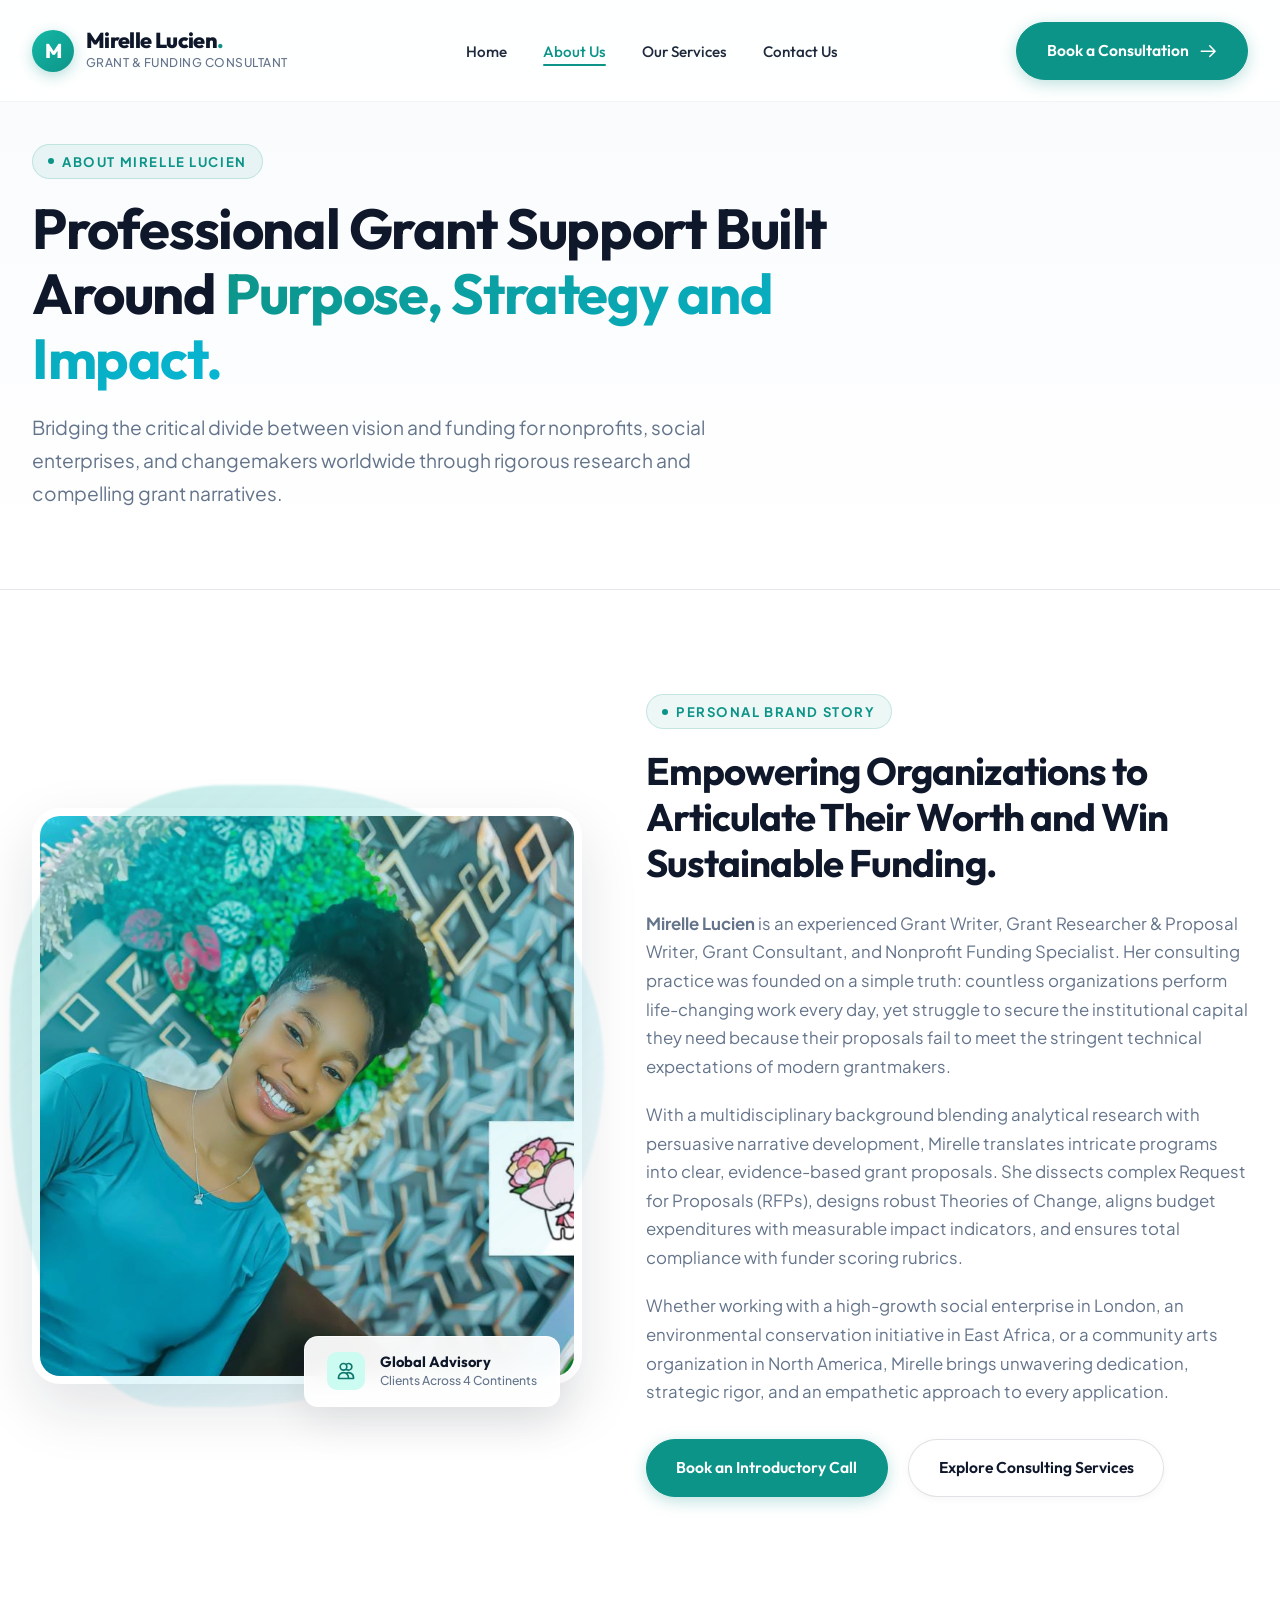
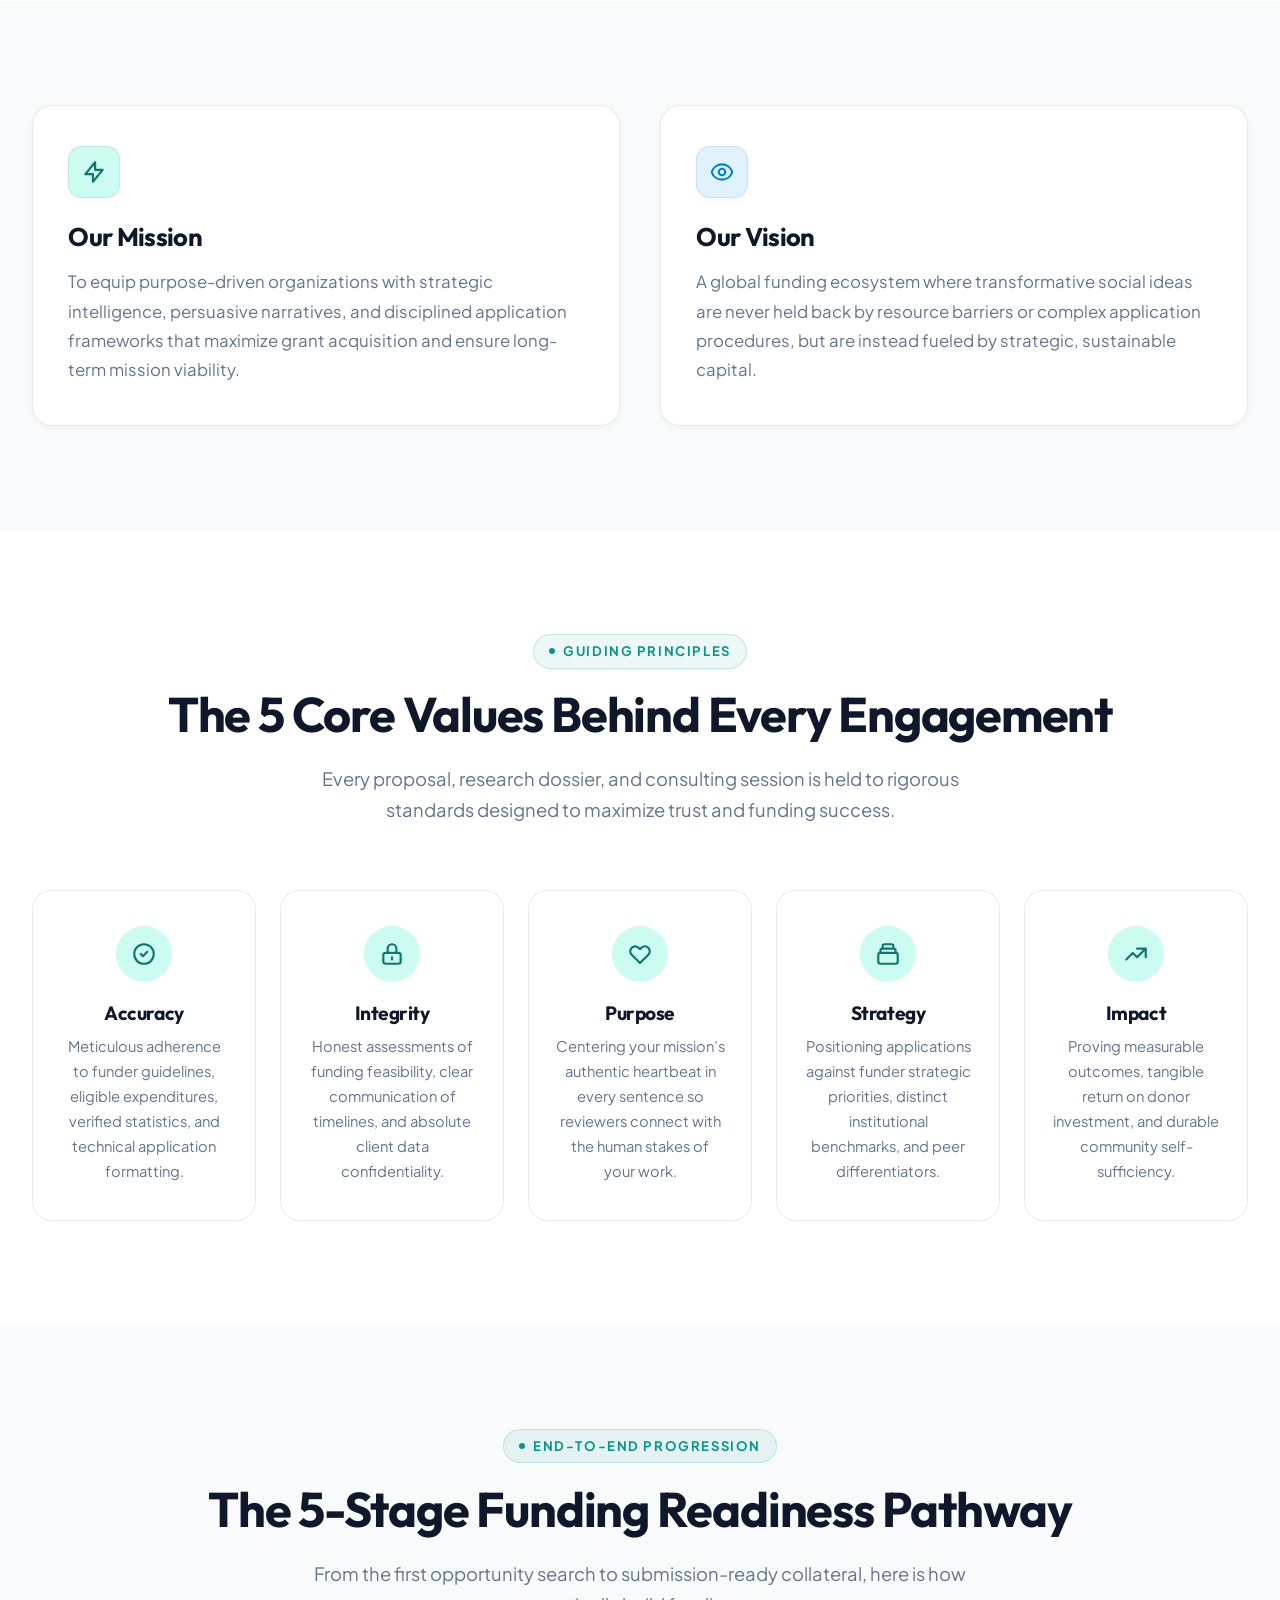
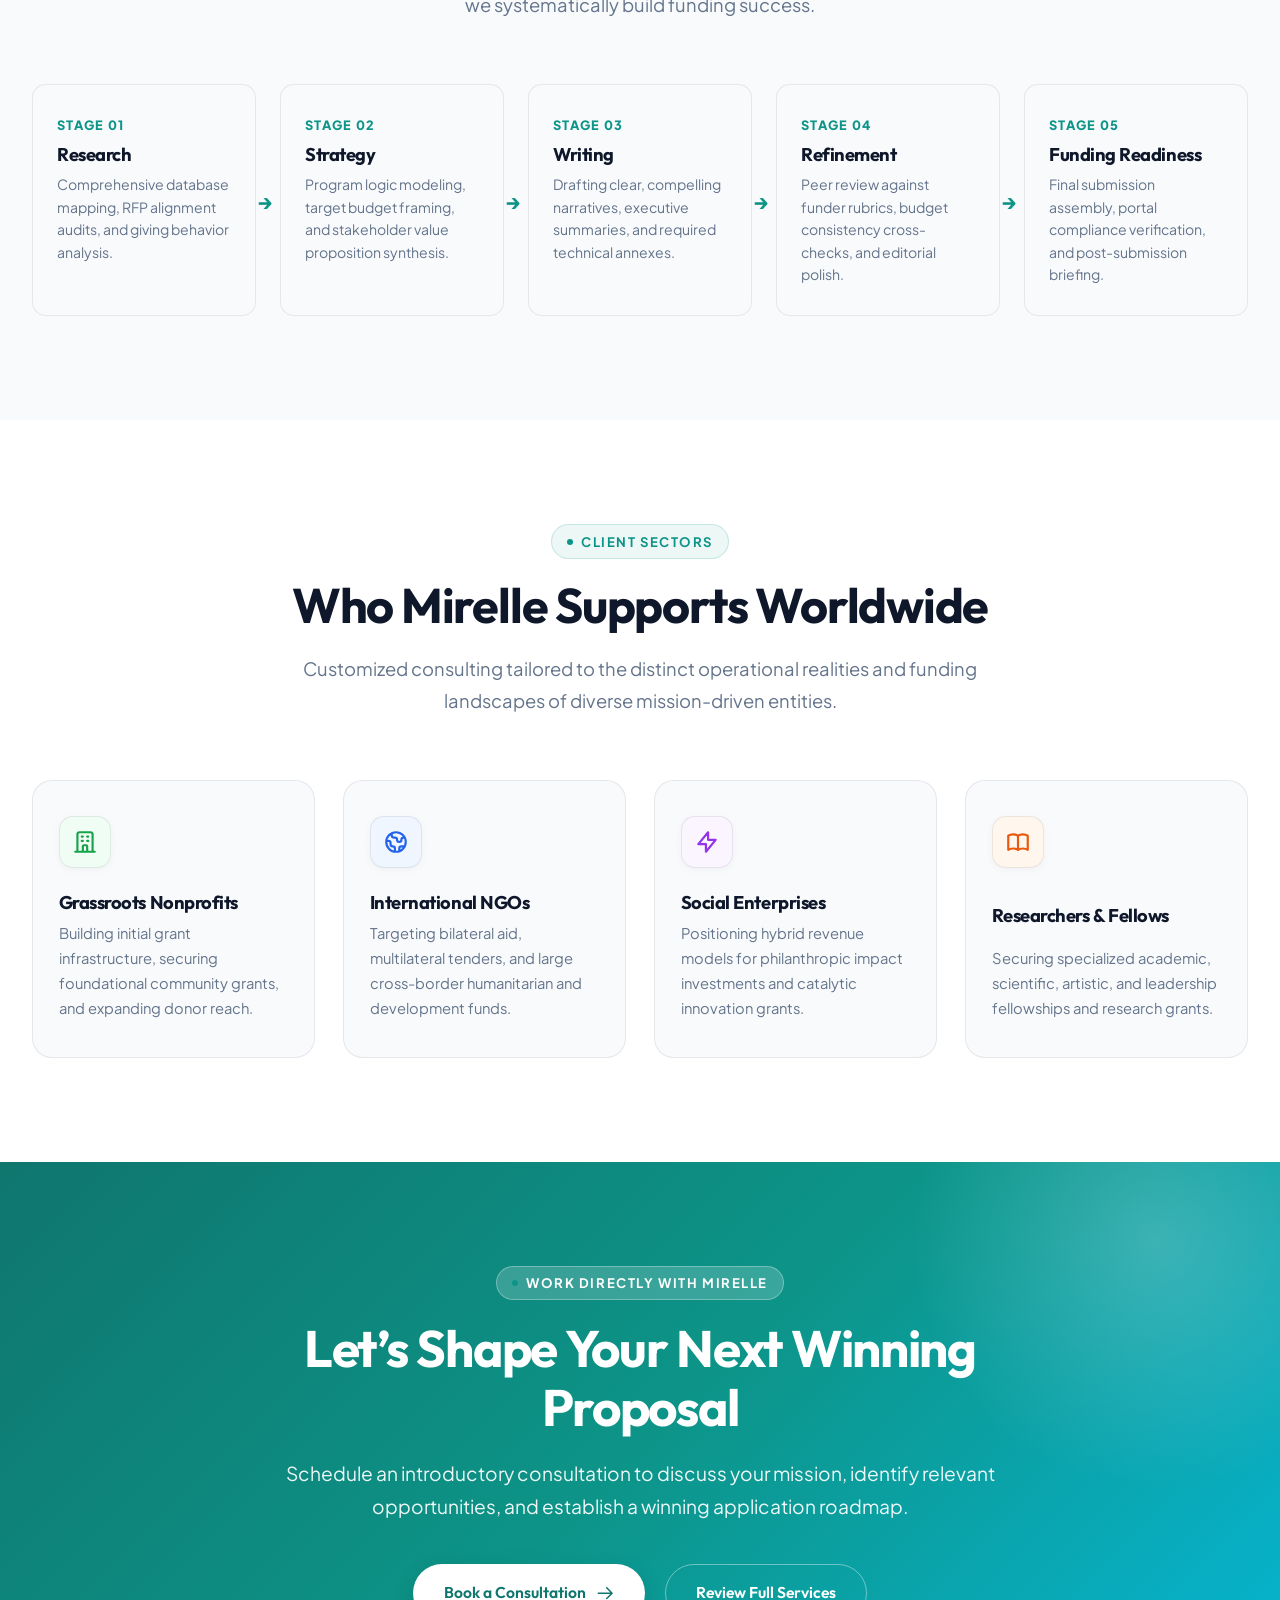
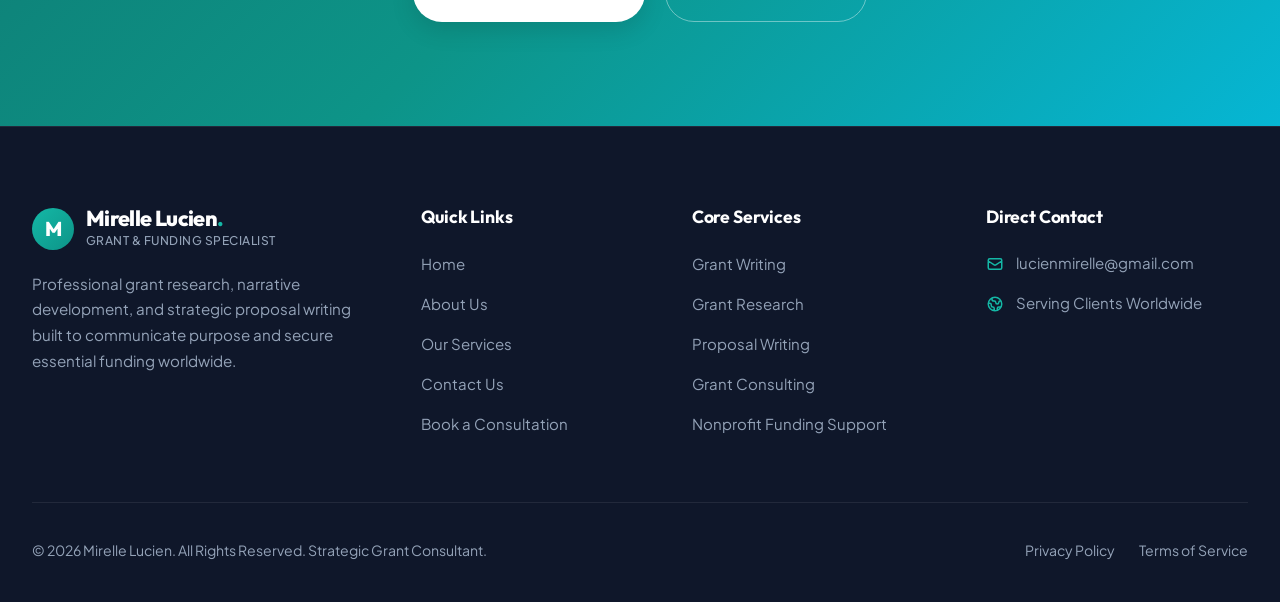
==== about.html @ ede74841 "Initial commit: Mirelle Lucien personal grant consulting website" ====
<!DOCTYPE html>
<html lang="en">
<head>
  <meta charset="UTF-8">
  <meta name="viewport" content="width=device-width, initial-scale=1.0">
  <title>About Mirelle Lucien — Purpose, Strategy and Funding Impact</title>
  <meta name="description" content="Discover the background, mission, core values, and strategic methodology of Mirelle Lucien, Grant Writer and Nonprofit Funding Specialist.">
  <link rel="stylesheet" href="styles.css">
  <link rel="icon" href="data:image/svg+xml,<svg xmlns=%22http://www.w3.org/2000/svg%22 viewBox=%220 0 100 100%22><text y=%22.9em%22 font-size=%2290%22>✨</text></svg>">
</head>
<body>

  <!-- ==========================================================================
       GLOBAL STICKY HEADER
       ========================================================================== -->
  <header class="site-header" id="siteHeader">
    <div class="container nav-container">
      <a href="index.html" class="brand-logo" aria-label="Mirelle Lucien Home">
        <div class="logo-badge">M</div>
        <div class="brand-text-wrap">
          <span class="brand-name">Mirelle Lucien<span>.</span></span>
          <span class="brand-sub">Grant & Funding Consultant</span>
        </div>
      </a>

      <nav aria-label="Primary Navigation">
        <ul class="nav-links">
          <li><a href="index.html" class="nav-link">Home</a></li>
          <li><a href="about.html" class="nav-link active">About Us</a></li>
          <li><a href="services.html" class="nav-link">Our Services</a></li>
          <li><a href="contact.html" class="nav-link">Contact Us</a></li>
        </ul>
      </nav>

      <div class="nav-actions">
        <a href="contact.html?service=consultation" class="btn btn-primary">
          <span>Book a Consultation</span>
          <svg class="btn-icon" fill="none" viewBox="0 0 24 24" stroke="currentColor">
            <path stroke-linecap="round" stroke-linejoin="round" stroke-width="2" d="M14 5l7 7m0 0l-7 7m7-7H3" />
          </svg>
        </a>

        <button class="mobile-nav-toggle" aria-label="Toggle navigation menu" aria-expanded="false">
          <span class="hamburger-bar"></span>
          <span class="hamburger-bar"></span>
          <span class="hamburger-bar"></span>
        </button>
      </div>
    </div>
  </header>

  <!-- Mobile Drawer Overlay -->
  <div class="mobile-drawer-overlay"></div>
  <aside class="mobile-drawer" aria-label="Mobile Navigation">
    <div class="drawer-header" style="display: flex; justify-content: space-between; align-items: center;">
      <a href="index.html" class="brand-logo">
        <div class="logo-badge">M</div>
        <div class="brand-text-wrap">
          <span class="brand-name">Mirelle Lucien<span>.</span></span>
          <span class="brand-sub">Grant Consultant</span>
        </div>
      </a>
      <button class="mobile-drawer-close" aria-label="Close menu" style="background: none; border: none; font-size: 1.8rem; cursor: pointer; color: var(--text-charcoal);">&times;</button>
    </div>

    <ul class="mobile-nav-links">
      <li><a href="index.html" class="mobile-nav-link">Home</a></li>
      <li><a href="about.html" class="mobile-nav-link active">About Us</a></li>
      <li><a href="services.html" class="mobile-nav-link">Our Services</a></li>
      <li><a href="contact.html" class="mobile-nav-link">Contact Us</a></li>
    </ul>

    <div class="drawer-footer" style="display: flex; flex-direction: column; gap: 1rem;">
      <a href="contact.html?service=consultation" class="btn btn-primary" style="width: 100%;">Book a Consultation</a>
      <p style="font-size: 0.85rem; color: var(--text-muted); text-align: center;">Serving Clients Worldwide</p>
    </div>
  </aside>

  <!-- ==========================================================================
       ABOUT HERO
       ========================================================================== -->
  <section class="page-hero">
    <div class="container">
      <div style="max-width: 820px;">
        <div class="section-tagline">About Mirelle Lucien</div>
        <h1 class="section-title" style="font-size: clamp(2.5rem, 4.4vw, 3.8rem);">
          Professional Grant Support Built Around <span style="background: linear-gradient(135deg, var(--primary-teal) 0%, var(--primary-cyan) 100%); -webkit-background-clip: text; -webkit-text-fill-color: transparent;">Purpose, Strategy and Impact.</span>
        </h1>
        <p class="section-desc" style="font-size: 1.2rem;">
          Bridging the critical divide between vision and funding for nonprofits, social enterprises, and changemakers worldwide through rigorous research and compelling grant narratives.
        </p>
      </div>
    </div>
  </section>

  <!-- ==========================================================================
       EDITORIAL BIOGRAPHY & PORTRAIT SPOTLIGHT
       ========================================================================== -->
  <section class="section-py" style="background: #FFFFFF;">
    <div class="container">
      <div class="about-editorial-grid">
        <!-- Portrait Column -->
        <div class="about-portrait-card" data-reveal>
          <div class="visual-backdrop-shape" style="top: -4%; right: -4%; width: 108%; height: 108%;"></div>
          <div class="about-portrait-frame">
            <img src="assets/images/mirelle-portrait.jpg" alt="Mirelle Lucien — Strategic Grant Consultant" class="about-img">
          </div>
          <!-- Editorial Floating Stat -->
          <div class="hero-floating-badge-bottom" style="right: 4%; bottom: -4%;">
            <div class="badge-icon-wrap">
              <svg fill="none" viewBox="0 0 24 24" stroke="currentColor">
                <path stroke-linecap="round" stroke-linejoin="round" stroke-width="2" d="M12 4.354a4 4 0 110 5.292M15 21H3v-1a6 6 0 0112 0v1zm0 0h6v-1a6 6 0 00-9-5.197M13 7a4 4 0 11-8 0 4 4 0 018 0z" />
              </svg>
            </div>
            <div>
              <div class="badge-text-primary">Global Advisory</div>
              <div class="badge-text-sub">Clients Across 4 Continents</div>
            </div>
          </div>
        </div>

        <!-- Story Column -->
        <div data-reveal>
          <div class="section-tagline">Personal Brand Story</div>
          <h2 style="font-size: clamp(2rem, 3vw, 2.75rem); margin-bottom: 1.5rem; line-height: 1.2;">
            Empowering Organizations to Articulate Their Worth and Win Sustainable Funding.
          </h2>
          <p style="margin-bottom: 1.25rem;">
            <strong>Mirelle Lucien</strong> is an experienced Grant Writer, Grant Researcher & Proposal Writer, Grant Consultant, and Nonprofit Funding Specialist. Her consulting practice was founded on a simple truth: countless organizations perform life-changing work every day, yet struggle to secure the institutional capital they need because their proposals fail to meet the stringent technical expectations of modern grantmakers.
          </p>
          <p style="margin-bottom: 1.25rem;">
            With a multidisciplinary background blending analytical research with persuasive narrative development, Mirelle translates intricate programs into clear, evidence-based grant proposals. She dissects complex Request for Proposals (RFPs), designs robust Theories of Change, aligns budget expenditures with measurable impact indicators, and ensures total compliance with funder scoring rubrics.
          </p>
          <p style="margin-bottom: 2rem;">
            Whether working with a high-growth social enterprise in London, an environmental conservation initiative in East Africa, or a community arts organization in North America, Mirelle brings unwavering dedication, strategic rigor, and an empathetic approach to every application.
          </p>

          <div style="display: flex; gap: 1.25rem; flex-wrap: wrap;">
            <a href="contact.html?service=consultation" class="btn btn-primary">Book an Introductory Call</a>
            <a href="services.html" class="btn btn-secondary">Explore Consulting Services</a>
          </div>
        </div>
      </div>
    </div>
  </section>

  <!-- ==========================================================================
       MISSION & VISION CARDS
       ========================================================================== -->
  <section class="section-py" style="background: var(--bg-surface);">
    <div class="container">
      <div style="display: grid; grid-template-columns: repeat(auto-fit, minmax(320px, 1fr)); gap: 2.5rem;">
        <!-- Mission Card -->
        <div class="service-card-deep" data-reveal style="background: #FFFFFF;">
          <div class="pillar-icon-box" style="background: var(--primary-teal-pale); color: var(--primary-teal-dark);">
            <svg fill="none" viewBox="0 0 24 24" stroke="currentColor">
              <path stroke-linecap="round" stroke-linejoin="round" stroke-width="2" d="M13 10V3L4 14h7v7l9-11h-7z" />
            </svg>
          </div>
          <h3 style="font-size: 1.6rem; margin-bottom: 1rem;">Our Mission</h3>
          <p style="font-size: 1.05rem; line-height: 1.75; color: var(--text-muted);">
            To equip purpose-driven organizations with strategic intelligence, persuasive narratives, and disciplined application frameworks that maximize grant acquisition and ensure long-term mission viability.
          </p>
        </div>

        <!-- Vision Card -->
        <div class="service-card-deep" data-reveal style="background: #FFFFFF;">
          <div class="pillar-icon-box" style="background: #E0F2FE; color: #0284C7;">
            <svg fill="none" viewBox="0 0 24 24" stroke="currentColor">
              <path stroke-linecap="round" stroke-linejoin="round" stroke-width="2" d="M15 12a3 3 0 11-6 0 3 3 0 016 0z" />
              <path stroke-linecap="round" stroke-linejoin="round" stroke-width="2" d="M2.458 12C3.732 7.943 7.523 5 12 5c4.478 0 8.268 2.943 9.542 7-1.274 4.057-5.064 7-9.542 7-4.477 0-8.268-2.943-9.542-7z" />
            </svg>
          </div>
          <h3 style="font-size: 1.6rem; margin-bottom: 1rem;">Our Vision</h3>
          <p style="font-size: 1.05rem; line-height: 1.75; color: var(--text-muted);">
            A global funding ecosystem where transformative social ideas are never held back by resource barriers or complex application procedures, but are instead fueled by strategic, sustainable capital.
          </p>
        </div>
      </div>
    </div>
  </section>

  <!-- ==========================================================================
       5 CORE VALUES SECTION
       ========================================================================== -->
  <section class="section-py" style="background: #FFFFFF;">
    <div class="container">
      <div class="center-header text-center" data-reveal>
        <div class="section-tagline">Guiding Principles</div>
        <h2 class="section-title">The 5 Core Values Behind Every Engagement</h2>
        <p class="section-desc">
          Every proposal, research dossier, and consulting session is held to rigorous standards designed to maximize trust and funding success.
        </p>
      </div>

      <div class="values-grid">
        <!-- Value 1: Accuracy -->
        <div class="value-card" data-reveal>
          <div class="value-icon-wrap">
            <svg fill="none" viewBox="0 0 24 24" stroke="currentColor">
              <path stroke-linecap="round" stroke-linejoin="round" stroke-width="2" d="M9 12l2 2 4-4m6 2a9 9 0 11-18 0 9 9 0 0118 0z" />
            </svg>
          </div>
          <h3 style="font-size: 1.2rem; margin-bottom: 0.65rem;">Accuracy</h3>
          <p style="font-size: 0.92rem; color: var(--text-muted);">
            Meticulous adherence to funder guidelines, eligible expenditures, verified statistics, and technical application formatting.
          </p>
        </div>

        <!-- Value 2: Integrity -->
        <div class="value-card" data-reveal>
          <div class="value-icon-wrap">
            <svg fill="none" viewBox="0 0 24 24" stroke="currentColor">
              <path stroke-linecap="round" stroke-linejoin="round" stroke-width="2" d="M12 15v2m-6 4h12a2 2 0 002-2v-6a2 2 0 00-2-2H6a2 2 0 00-2 2v6a2 2 0 002 2zm10-10V7a4 4 0 00-8 0v4h8z" />
            </svg>
          </div>
          <h3 style="font-size: 1.2rem; margin-bottom: 0.65rem;">Integrity</h3>
          <p style="font-size: 0.92rem; color: var(--text-muted);">
            Honest assessments of funding feasibility, clear communication of timelines, and absolute client data confidentiality.
          </p>
        </div>

        <!-- Value 3: Purpose -->
        <div class="value-card" data-reveal>
          <div class="value-icon-wrap">
            <svg fill="none" viewBox="0 0 24 24" stroke="currentColor">
              <path stroke-linecap="round" stroke-linejoin="round" stroke-width="2" d="M4.318 6.318a4.5 4.5 0 000 6.364L12 20.364l7.682-7.682a4.5 4.5 0 00-6.364-6.364L12 7.636l-1.318-1.318a4.5 4.5 0 00-6.364 0z" />
            </svg>
          </div>
          <h3 style="font-size: 1.2rem; margin-bottom: 0.65rem;">Purpose</h3>
          <p style="font-size: 0.92rem; color: var(--text-muted);">
            Centering your mission’s authentic heartbeat in every sentence so reviewers connect with the human stakes of your work.
          </p>
        </div>

        <!-- Value 4: Strategy -->
        <div class="value-card" data-reveal>
          <div class="value-icon-wrap">
            <svg fill="none" viewBox="0 0 24 24" stroke="currentColor">
              <path stroke-linecap="round" stroke-linejoin="round" stroke-width="2" d="M19 11H5m14 0a2 2 0 012 2v6a2 2 0 01-2 2H5a2 2 0 01-2-2v-6a2 2 0 012-2m14 0V9a2 2 0 00-2-2M5 11V9a2 2 0 012-2m0 0V5a2 2 0 012-2h6a2 2 0 012 2v2M7 7h10" />
            </svg>
          </div>
          <h3 style="font-size: 1.2rem; margin-bottom: 0.65rem;">Strategy</h3>
          <p style="font-size: 0.92rem; color: var(--text-muted);">
            Positioning applications against funder strategic priorities, distinct institutional benchmarks, and peer differentiators.
          </p>
        </div>

        <!-- Value 5: Impact -->
        <div class="value-card" data-reveal>
          <div class="value-icon-wrap">
            <svg fill="none" viewBox="0 0 24 24" stroke="currentColor">
              <path stroke-linecap="round" stroke-linejoin="round" stroke-width="2" d="M13 7h8m0 0v8m0-8l-8 8-4-4-6 6" />
            </svg>
          </div>
          <h3 style="font-size: 1.2rem; margin-bottom: 0.65rem;">Impact</h3>
          <p style="font-size: 0.92rem; color: var(--text-muted);">
            Proving measurable outcomes, tangible return on donor investment, and durable community self-sufficiency.
          </p>
        </div>
      </div>
    </div>
  </section>

  <!-- ==========================================================================
       STRATEGIC METHODOLOGY & TIMELINE
       ========================================================================== -->
  <section class="section-py" style="background: var(--bg-surface);">
    <div class="container">
      <div class="center-header text-center" data-reveal>
        <div class="section-tagline">End-to-End Progression</div>
        <h2 class="section-title">The 5-Stage Funding Readiness Pathway</h2>
        <p class="section-desc">
          From the first opportunity search to submission-ready collateral, here is how we systematically build funding success.
        </p>
      </div>

      <div class="methodology-flow" data-reveal>
        <!-- Stage 1 -->
        <div class="method-card">
          <div style="font-size: 0.8rem; font-weight: 800; color: var(--primary-teal); letter-spacing: 0.1em; margin-bottom: 0.5rem;">STAGE 01</div>
          <h4 style="font-size: 1.15rem; margin-bottom: 0.5rem;">Research</h4>
          <p style="font-size: 0.88rem; color: var(--text-muted); line-height: 1.6;">
            Comprehensive database mapping, RFP alignment audits, and giving behavior analysis.
          </p>
        </div>

        <!-- Stage 2 -->
        <div class="method-card">
          <div style="font-size: 0.8rem; font-weight: 800; color: var(--primary-teal); letter-spacing: 0.1em; margin-bottom: 0.5rem;">STAGE 02</div>
          <h4 style="font-size: 1.15rem; margin-bottom: 0.5rem;">Strategy</h4>
          <p style="font-size: 0.88rem; color: var(--text-muted); line-height: 1.6;">
            Program logic modeling, target budget framing, and stakeholder value proposition synthesis.
          </p>
        </div>

        <!-- Stage 3 -->
        <div class="method-card">
          <div style="font-size: 0.8rem; font-weight: 800; color: var(--primary-teal); letter-spacing: 0.1em; margin-bottom: 0.5rem;">STAGE 03</div>
          <h4 style="font-size: 1.15rem; margin-bottom: 0.5rem;">Writing</h4>
          <p style="font-size: 0.88rem; color: var(--text-muted); line-height: 1.6;">
            Drafting clear, compelling narratives, executive summaries, and required technical annexes.
          </p>
        </div>

        <!-- Stage 4 -->
        <div class="method-card">
          <div style="font-size: 0.8rem; font-weight: 800; color: var(--primary-teal); letter-spacing: 0.1em; margin-bottom: 0.5rem;">STAGE 04</div>
          <h4 style="font-size: 1.15rem; margin-bottom: 0.5rem;">Refinement</h4>
          <p style="font-size: 0.88rem; color: var(--text-muted); line-height: 1.6;">
            Peer review against funder rubrics, budget consistency cross-checks, and editorial polish.
          </p>
        </div>

        <!-- Stage 5 -->
        <div class="method-card">
          <div style="font-size: 0.8rem; font-weight: 800; color: var(--primary-teal); letter-spacing: 0.1em; margin-bottom: 0.5rem;">STAGE 05</div>
          <h4 style="font-size: 1.15rem; margin-bottom: 0.5rem;">Funding Readiness</h4>
          <p style="font-size: 0.88rem; color: var(--text-muted); line-height: 1.6;">
            Final submission assembly, portal compliance verification, and post-submission briefing.
          </p>
        </div>
      </div>
    </div>
  </section>

  <!-- ==========================================================================
       WHO MIRELLE SUPPORTS
       ========================================================================== -->
  <section class="section-py" style="background: #FFFFFF;">
    <div class="container">
      <div class="center-header text-center" data-reveal>
        <div class="section-tagline">Client Sectors</div>
        <h2 class="section-title">Who Mirelle Supports Worldwide</h2>
        <p class="section-desc">
          Customized consulting tailored to the distinct operational realities and funding landscapes of diverse mission-driven entities.
        </p>
      </div>

      <div style="display: grid; grid-template-columns: repeat(auto-fit, minmax(240px, 1fr)); gap: 1.75rem;">
        <div class="service-pillar-card" data-reveal>
          <div class="pillar-icon-box" style="background: #F0FDF4; color: #16A34A;">
            <svg fill="none" viewBox="0 0 24 24" stroke="currentColor"><path stroke-linecap="round" stroke-linejoin="round" stroke-width="2" d="M19 21V5a2 2 0 00-2-2H7a2 2 0 00-2 2v16m14 0h2m-2 0h-5m-9 0H3m2 0h5M9 7h1m-1 4h1m4-4h1m-1 4h1m-5 10v-5a1 1 0 011-1h2a1 1 0 011 1v5m-4 0h4"/></svg>
          </div>
          <h4 style="font-size: 1.15rem; margin-bottom: 0.5rem;">Grassroots Nonprofits</h4>
          <p style="font-size: 0.92rem; color: var(--text-muted);">
            Building initial grant infrastructure, securing foundational community grants, and expanding donor reach.
          </p>
        </div>

        <div class="service-pillar-card" data-reveal>
          <div class="pillar-icon-box" style="background: #EFF6FF; color: #2563EB;">
            <svg fill="none" viewBox="0 0 24 24" stroke="currentColor"><path stroke-linecap="round" stroke-linejoin="round" stroke-width="2" d="M3.055 11H5a2 2 0 012 2v1a2 2 0 002 2 2 2 0 012 2v2.945M8 3.935V5.5A2.5 2.5 0 0010.5 8h.5a2 2 0 012 2 2 2 0 104 0 2 2 0 012-2h1.064M15 20.488V18a2 2 0 012-2h3.064M21 12a9 9 0 11-18 0 9 9 0 0118 0z"/></svg>
          </div>
          <h4 style="font-size: 1.15rem; margin-bottom: 0.5rem;">International NGOs</h4>
          <p style="font-size: 0.92rem; color: var(--text-muted);">
            Targeting bilateral aid, multilateral tenders, and large cross-border humanitarian and development funds.
          </p>
        </div>

        <div class="service-pillar-card" data-reveal>
          <div class="pillar-icon-box" style="background: #FAF5FF; color: #9333EA;">
            <svg fill="none" viewBox="0 0 24 24" stroke="currentColor"><path stroke-linecap="round" stroke-linejoin="round" stroke-width="2" d="M13 10V3L4 14h7v7l9-11h-7z"/></svg>
          </div>
          <h4 style="font-size: 1.15rem; margin-bottom: 0.5rem;">Social Enterprises</h4>
          <p style="font-size: 0.92rem; color: var(--text-muted);">
            Positioning hybrid revenue models for philanthropic impact investments and catalytic innovation grants.
          </p>
        </div>

        <div class="service-pillar-card" data-reveal>
          <div class="pillar-icon-box" style="background: #FFF7ED; color: #EA580C;">
            <svg fill="none" viewBox="0 0 24 24" stroke="currentColor"><path stroke-linecap="round" stroke-linejoin="round" stroke-width="2" d="M12 6.253v13m0-13C10.832 5.477 9.246 5 7.5 5S4.168 5.477 3 6.253v13C4.168 18.477 5.754 18 7.5 18s3.332.477 4.5 1.253m0-13C13.168 5.477 14.754 5 16.5 5c1.747 0 3.332.477 4.5 1.253v13C19.832 18.477 18.247 18 16.5 18c-1.746 0-3.332.477-4.5 1.253"/></svg>
          </div>
          <h4 style="font-size: 1.15rem; margin-bottom: 0.5rem;">Researchers & Fellows</h4>
          <p style="font-size: 0.92rem; color: var(--text-muted);">
            Securing specialized academic, scientific, artistic, and leadership fellowships and research grants.
          </p>
        </div>
      </div>
    </div>
  </section>

  <!-- ==========================================================================
       ABOUT FINAL CTA BANNER
       ========================================================================== -->
  <section class="section-py section-final-cta">
    <div class="cta-ambient-glow"></div>
    <div class="container">
      <div class="cta-box" data-reveal>
        <div class="section-tagline" style="background: rgba(255,255,255,0.18); color: #FFFFFF; border-color: rgba(255,255,255,0.3);">
          Work Directly with Mirelle
        </div>
        <h2 class="cta-title">Let’s Shape Your Next Winning Proposal</h2>
        <p class="cta-desc">
          Schedule an introductory consultation to discuss your mission, identify relevant opportunities, and establish a winning application roadmap.
        </p>
        <div class="cta-btn-group">
          <a href="contact.html?service=consultation" class="btn btn-white">
            <span>Book a Consultation</span>
            <svg class="btn-icon" fill="none" viewBox="0 0 24 24" stroke="currentColor">
              <path stroke-linecap="round" stroke-linejoin="round" stroke-width="2" d="M14 5l7 7m0 0l-7 7m7-7H3" />
            </svg>
          </a>
          <a href="services.html" class="btn btn-outline-white">
            <span>Review Full Services</span>
          </a>
        </div>
      </div>
    </div>
  </section>

  <!-- ==========================================================================
       GLOBAL FOOTER
       ========================================================================== -->
  <footer class="site-footer">
    <div class="container">
      <div class="footer-grid">
        <div class="footer-col-brand">
          <a href="index.html" class="brand-logo" style="margin-bottom: 1.25rem;">
            <div class="logo-badge" style="box-shadow: none;">M</div>
            <div class="brand-text-wrap">
              <span class="brand-name" style="color: #FFFFFF;">Mirelle Lucien<span style="color: var(--primary-teal-light);">.</span></span>
              <span class="brand-sub" style="color: var(--text-subtle);">Grant & Funding Specialist</span>
            </div>
          </a>
          <p>
            Professional grant research, narrative development, and strategic proposal writing built to communicate purpose and secure essential funding worldwide.
          </p>
        </div>

        <div>
          <h4 class="footer-heading">Quick Links</h4>
          <ul class="footer-links">
            <li><a href="index.html" class="footer-link">Home</a></li>
            <li><a href="about.html" class="footer-link">About Us</a></li>
            <li><a href="services.html" class="footer-link">Our Services</a></li>
            <li><a href="contact.html" class="footer-link">Contact Us</a></li>
            <li><a href="contact.html?service=consultation" class="footer-link">Book a Consultation</a></li>
          </ul>
        </div>

        <div>
          <h4 class="footer-heading">Core Services</h4>
          <ul class="footer-links">
            <li><a href="services.html#grant-writer" class="footer-link">Grant Writing</a></li>
            <li><a href="services.html#grant-research" class="footer-link">Grant Research</a></li>
            <li><a href="services.html#proposal-writer" class="footer-link">Proposal Writing</a></li>
            <li><a href="services.html#grant-consultant" class="footer-link">Grant Consulting</a></li>
            <li><a href="services.html#nonprofit-specialist" class="footer-link">Nonprofit Funding Support</a></li>
          </ul>
        </div>

        <div>
          <h4 class="footer-heading">Direct Contact</h4>
          <div class="footer-contact-item">
            <svg fill="none" viewBox="0 0 24 24" stroke="currentColor"><path stroke-linecap="round" stroke-linejoin="round" stroke-width="2" d="M3 8l7.89 5.26a2 2 0 002.22 0L21 8M5 19h14a2 2 0 002-2V7a2 2 0 00-2-2H5a2 2 0 00-2 2v10a2 2 0 002 2z"/></svg>
            <a href="mailto:lucienmirelle@gmail.com" style="color: var(--text-subtle);">lucienmirelle@gmail.com</a>
          </div>
          <div class="footer-contact-item">
            <svg fill="none" viewBox="0 0 24 24" stroke="currentColor"><path stroke-linecap="round" stroke-linejoin="round" stroke-width="2" d="M3.055 11H5a2 2 0 012 2v1a2 2 0 002 2 2 2 0 012 2v2.945M8 3.935V5.5A2.5 2.5 0 0010.5 8h.5a2 2 0 012 2 2 2 0 104 0 2 2 0 012-2h1.064M15 20.488V18a2 2 0 012-2h3.064M21 12a9 9 0 11-18 0 9 9 0 0118 0z"/></svg>
            <span>Serving Clients Worldwide</span>
          </div>
        </div>
      </div>

      <div class="footer-bottom">
        <div>&copy; 2026 Mirelle Lucien. All Rights Reserved. Strategic Grant Consultant.</div>
        <div style="display: flex; gap: 1.5rem;">
          <a href="#" style="color: var(--text-subtle);">Privacy Policy</a>
          <a href="#" style="color: var(--text-subtle);">Terms of Service</a>
        </div>
      </div>
    </div>
  </footer>

  <script src="app.js"></script>
</body>
</html>
---- styles.css ----
/* ==========================================================================
   MIRELLE LUCIEN — PREMIUM GRANT CONSULTING WEBSITE
   Master Design System & Stylesheet
   ========================================================================== */

@import url('https://fonts.googleapis.com/css2?family=Outfit:wght@300;400;500;600;700;800&family=Plus+Jakarta+Sans:wght@300;400;500;600;700&display=swap');

:root {
  /* Brand Palette - Reference Inspired */
  --primary-teal: #0D9488;
  --primary-teal-dark: #0F766E;
  --primary-teal-deep: #115E59;
  --primary-teal-light: #14B8A6;
  --primary-teal-pale: #CCFBF1;
  --primary-cyan: #06B6D4;
  --primary-cyan-light: #E0F2FE;
  
  /* Teal Tints & Glassmorphism */
  --teal-glow: rgba(13, 148, 136, 0.18);
  --teal-subtle: rgba(13, 148, 136, 0.08);
  --teal-border: rgba(13, 148, 136, 0.18);

  /* Surfaces & Canvas */
  --bg-canvas: #FFFFFF;
  --bg-surface: #F8FAFC;
  --bg-surface-alt: #F1F5F9;
  --bg-surface-elevated: #FFFFFF;
  --bg-card: #FFFFFF;
  --bg-dark-surface: #0F172A;

  /* Typography Colors */
  --text-main: #0F172A;
  --text-charcoal: #1E293B;
  --text-muted: #64748B;
  --text-subtle: #94A3B8;
  --text-light: #F8FAFC;

  /* Borders & Dividers */
  --border-subtle: rgba(15, 23, 42, 0.08);
  --border-light: rgba(15, 23, 42, 0.12);
  --border-teal-accent: rgba(13, 148, 136, 0.35);

  /* Shadows */
  --shadow-sm: 0 2px 8px rgba(15, 23, 42, 0.04);
  --shadow-md: 0 8px 24px rgba(15, 23, 42, 0.06);
  --shadow-lg: 0 16px 40px rgba(15, 23, 42, 0.08);
  --shadow-xl: 0 24px 60px rgba(15, 23, 42, 0.12);
  --shadow-teal: 0 12px 32px rgba(13, 148, 136, 0.22);

  /* Radii */
  --radius-sm: 8px;
  --radius-md: 14px;
  --radius-lg: 20px;
  --radius-xl: 28px;
  --radius-full: 9999px;

  /* Fonts */
  --font-heading: 'Outfit', -apple-system, BlinkMacSystemFont, sans-serif;
  --font-body: 'Plus Jakarta Sans', -apple-system, BlinkMacSystemFont, sans-serif;

  /* Container */
  --container-max: 1280px;
  --transition-smooth: all 0.35s cubic-bezier(0.16, 1, 0.3, 1);
  --transition-bounce: all 0.5s cubic-bezier(0.34, 1.56, 0.64, 1);
}

/* Reset & Base Setup */
*, *::before, *::after {
  box-sizing: border-box;
  margin: 0;
  padding: 0;
}

html {
  scroll-behavior: smooth;
  font-size: 16px;
  -webkit-text-size-adjust: 100%;
}

body {
  font-family: var(--font-body);
  color: var(--text-main);
  background-color: var(--bg-canvas);
  line-height: 1.65;
  overflow-x: hidden;
  -webkit-font-smoothing: antialiased;
  -moz-osx-font-smoothing: grayscale;
}

/* Typography Hierarchy */
h1, h2, h3, h4, h5, h6 {
  font-family: var(--font-heading);
  color: var(--text-main);
  line-height: 1.15;
  letter-spacing: -0.025em;
  font-weight: 700;
}

p {
  color: var(--text-muted);
  font-size: 1.05rem;
  line-height: 1.7;
}

a {
  color: inherit;
  text-decoration: none;
  transition: var(--transition-smooth);
}

img {
  max-width: 100%;
  height: auto;
  display: block;
}

button, input, select, textarea {
  font-family: inherit;
}

.container {
  width: 100%;
  max-width: var(--container-max);
  margin-left: auto;
  margin-right: auto;
  padding-left: 2rem;
  padding-right: 2rem;
}

/* Section Common Spacing */
.section-py {
  padding-top: 6.5rem;
  padding-bottom: 6.5rem;
}

.section-py-sm {
  padding-top: 4rem;
  padding-bottom: 4rem;
}

/* Section Header Typography */
.section-tagline {
  display: inline-flex;
  align-items: center;
  gap: 0.5rem;
  font-size: 0.82rem;
  font-weight: 700;
  letter-spacing: 0.12em;
  text-transform: uppercase;
  color: var(--primary-teal);
  background: var(--teal-subtle);
  border: 1px solid var(--teal-border);
  padding: 0.35rem 0.95rem;
  border-radius: var(--radius-full);
  margin-bottom: 1.15rem;
}

.section-tagline::before {
  content: '';
  width: 6px;
  height: 6px;
  border-radius: 50%;
  background-color: var(--primary-teal);
}

.section-title {
  font-size: clamp(2.2rem, 3.8vw, 3.4rem);
  margin-bottom: 1.25rem;
  color: var(--text-main);
}

.section-desc {
  font-size: 1.15rem;
  color: var(--text-muted);
  max-width: 680px;
}

.text-center {
  text-align: center;
}

.center-header {
  display: flex;
  flex-direction: column;
  align-items: center;
  margin-bottom: 4rem;
}

/* ==========================================================================
   BUTTONS & CTAs
   ========================================================================== */
.btn {
  display: inline-flex;
  align-items: center;
  justify-content: center;
  gap: 0.65rem;
  font-family: var(--font-heading);
  font-size: 0.98rem;
  font-weight: 600;
  padding: 0.95rem 1.85rem;
  border-radius: var(--radius-full);
  border: 1.5px solid transparent;
  cursor: pointer;
  transition: var(--transition-smooth);
  white-space: nowrap;
  position: relative;
  overflow: hidden;
  z-index: 1;
}

.btn-primary {
  background: var(--primary-teal);
  color: #FFFFFF;
  border-color: var(--primary-teal);
  box-shadow: 0 4px 16px rgba(13, 148, 136, 0.28);
}

.btn-primary:hover {
  background: var(--primary-teal-dark);
  border-color: var(--primary-teal-dark);
  transform: translateY(-2px);
  box-shadow: 0 8px 24px rgba(13, 148, 136, 0.35);
  color: #FFFFFF;
}

.btn-secondary {
  background: #FFFFFF;
  color: var(--text-main);
  border-color: var(--border-light);
  box-shadow: var(--shadow-sm);
}

.btn-secondary:hover {
  background: var(--bg-surface);
  border-color: var(--primary-teal);
  color: var(--primary-teal);
  transform: translateY(-2px);
}

.btn-outline-white {
  background: transparent;
  color: #FFFFFF;
  border-color: rgba(255, 255, 255, 0.4);
}

.btn-outline-white:hover {
  background: #FFFFFF;
  color: var(--primary-teal-dark);
  border-color: #FFFFFF;
  transform: translateY(-2px);
}

.btn-white {
  background: #FFFFFF;
  color: var(--primary-teal-dark);
  box-shadow: 0 8px 24px rgba(0, 0, 0, 0.12);
}

.btn-white:hover {
  background: var(--bg-surface);
  color: var(--primary-teal-deep);
  transform: translateY(-2px);
}

.btn-icon {
  width: 1.15rem;
  height: 1.15rem;
  transition: transform 0.3s ease;
}

.btn:hover .btn-icon {
  transform: translateX(3px);
}

/* ==========================================================================
   GLOBAL NAVIGATION BAR
   ========================================================================== */
.site-header {
  position: fixed;
  top: 0;
  left: 0;
  width: 100%;
  z-index: 1000;
  transition: background 0.35s ease, padding 0.35s ease, box-shadow 0.35s ease, border-color 0.35s ease;
  padding: 1.35rem 0;
  background: rgba(255, 255, 255, 0.85);
  backdrop-filter: blur(14px);
  -webkit-backdrop-filter: blur(14px);
  border-bottom: 1px solid rgba(15, 23, 42, 0.05);
}

.site-header.scrolled {
  padding: 0.95rem 0;
  background: rgba(255, 255, 255, 0.96);
  border-bottom: 1px solid rgba(15, 23, 42, 0.08);
  box-shadow: var(--shadow-md);
}

.nav-container {
  display: flex;
  align-items: center;
  justify-content: space-between;
}

/* Brand Wordmark with Reference-inspired Teal Badge Circle */
.brand-logo {
  display: flex;
  align-items: center;
  gap: 0.75rem;
  text-decoration: none;
}

.logo-badge {
  position: relative;
  display: flex;
  align-items: center;
  justify-content: center;
  width: 42px;
  height: 42px;
  border-radius: 50%;
  background: linear-gradient(135deg, #14B8A6 0%, #0D9488 100%);
  color: #FFFFFF;
  font-family: var(--font-heading);
  font-weight: 800;
  font-size: 1.25rem;
  box-shadow: 0 4px 14px rgba(13, 148, 136, 0.3);
}

.brand-text-wrap {
  display: flex;
  flex-direction: column;
}

.brand-name {
  font-family: var(--font-heading);
  font-size: 1.35rem;
  font-weight: 800;
  color: var(--text-main);
  letter-spacing: -0.03em;
  line-height: 1.1;
}

.brand-name span {
  color: var(--primary-teal);
}

.brand-sub {
  font-size: 0.75rem;
  color: var(--text-muted);
  font-weight: 500;
  letter-spacing: 0.04em;
  text-transform: uppercase;
}

/* Nav Menu Links */
.nav-links {
  display: flex;
  align-items: center;
  list-style: none;
  gap: 2.25rem;
}

.nav-link {
  font-family: var(--font-heading);
  font-size: 0.95rem;
  font-weight: 500;
  color: var(--text-charcoal);
  position: relative;
  padding: 0.35rem 0;
}

.nav-link::after {
  content: '';
  position: absolute;
  bottom: 0;
  left: 0;
  width: 0%;
  height: 2px;
  background-color: var(--primary-teal);
  transition: width 0.3s ease;
  border-radius: var(--radius-full);
}

.nav-link:hover, .nav-link.active {
  color: var(--primary-teal);
}

.nav-link:hover::after, .nav-link.active::after {
  width: 100%;
}

.nav-actions {
  display: flex;
  align-items: center;
  gap: 1.25rem;
}

/* Mobile Nav Toggle (Hamburger) */
.mobile-nav-toggle {
  display: none;
  background: transparent;
  border: none;
  cursor: pointer;
  padding: 0.5rem;
  z-index: 1001;
  color: var(--text-main);
}

.hamburger-bar {
  display: block;
  width: 26px;
  height: 2.5px;
  margin: 5px 0;
  background-color: var(--text-main);
  border-radius: 2px;
  transition: var(--transition-smooth);
}

/* Mobile Drawer Overlay */
.mobile-drawer-overlay {
  position: fixed;
  top: 0;
  left: 0;
  width: 100vw;
  height: 100vh;
  background: rgba(15, 23, 42, 0.5);
  backdrop-filter: blur(8px);
  z-index: 998;
  opacity: 0;
  visibility: hidden;
  transition: var(--transition-smooth);
}

.mobile-drawer-overlay.active {
  opacity: 1;
  visibility: visible;
}

.mobile-drawer {
  position: fixed;
  top: 0;
  right: -100%;
  width: 320px;
  max-width: 85vw;
  height: 100vh;
  background: #FFFFFF;
  z-index: 999;
  padding: 3rem 2rem;
  display: flex;
  flex-direction: column;
  justify-content: space-between;
  box-shadow: var(--shadow-xl);
  transition: right 0.4s cubic-bezier(0.16, 1, 0.3, 1);
}

.mobile-drawer.active {
  right: 0;
}

.mobile-nav-links {
  list-style: none;
  display: flex;
  flex-direction: column;
  gap: 1.5rem;
  margin-top: 3rem;
}

.mobile-nav-link {
  font-family: var(--font-heading);
  font-size: 1.25rem;
  font-weight: 600;
  color: var(--text-main);
}

.mobile-nav-link.active, .mobile-nav-link:hover {
  color: var(--primary-teal);
}

/* ==========================================================================
   REVOLUTION-SLIDER-STYLE HERO SECTION (Visual Centerpiece)
   ========================================================================== */
.hero-slider-section {
  position: relative;
  min-height: 100vh;
  padding-top: 6.5rem;
  background: linear-gradient(175deg, #FFFFFF 0%, #F8FAFC 60%, #F1F5F9 100%);
  display: flex;
  align-items: center;
  overflow: hidden;
}

/* Ambient Visual Backdrop & Particles */
.hero-ambient-wrap {
  position: absolute;
  top: 0;
  left: 0;
  width: 100%;
  height: 100%;
  pointer-events: none;
  overflow: hidden;
  z-index: 1;
}

.hero-gradient-blob-1 {
  position: absolute;
  top: 8%;
  right: 5%;
  width: 620px;
  height: 620px;
  background: radial-gradient(circle, rgba(20, 184, 166, 0.15) 0%, rgba(6, 182, 212, 0.05) 50%, rgba(255, 255, 255, 0) 75%);
  border-radius: 50%;
  filter: blur(50px);
  animation: pulseGlow 10s ease-in-out infinite alternate;
}

.hero-gradient-blob-2 {
  position: absolute;
  bottom: 5%;
  left: -5%;
  width: 480px;
  height: 480px;
  background: radial-gradient(circle, rgba(13, 148, 136, 0.1) 0%, rgba(20, 184, 166, 0.02) 60%, transparent 80%);
  border-radius: 50%;
  filter: blur(60px);
}

@keyframes pulseGlow {
  0% { transform: scale(1) translate(0, 0); }
  50% { transform: scale(1.08) translate(-15px, 20px); }
  100% { transform: scale(0.96) translate(15px, -10px); }
}

/* Slide Container & Revolution Slider Viewport */
.slider-viewport {
  position: relative;
  width: 100%;
  height: 100%;
  z-index: 2;
}

.hero-slide {
  display: none;
  opacity: 0;
  visibility: hidden;
  transition: opacity 0.8s cubic-bezier(0.25, 1, 0.5, 1), visibility 0.8s ease;
  width: 100%;
}

.hero-slide.active {
  display: block;
  opacity: 1;
  visibility: visible;
}

.slide-grid {
  display: grid;
  grid-template-columns: 1.15fr 0.95fr;
  align-items: center;
  gap: 3.5rem;
  padding: 3rem 0;
  min-height: calc(88vh - 6.5rem);
}

/* Left Content Staggered Animations */
.slide-content {
  position: relative;
  z-index: 5;
}

.hero-slide.active .slide-eyebrow {
  animation: revSlideUp 0.7s cubic-bezier(0.16, 1, 0.3, 1) 0.1s both;
}

.hero-slide.active .slide-title {
  animation: revSlideUp 0.8s cubic-bezier(0.16, 1, 0.3, 1) 0.25s both;
}

.hero-slide.active .slide-desc {
  animation: revSlideUp 0.8s cubic-bezier(0.16, 1, 0.3, 1) 0.4s both;
}

.hero-slide.active .slide-ctas {
  animation: revSlideUp 0.8s cubic-bezier(0.16, 1, 0.3, 1) 0.55s both;
}

.hero-slide.active .slide-micro-features {
  animation: revSlideUp 0.8s cubic-bezier(0.16, 1, 0.3, 1) 0.7s both;
}

@keyframes revSlideUp {
  0% {
    opacity: 0;
    transform: translateY(32px);
  }
  100% {
    opacity: 1;
    transform: translateY(0);
  }
}

.slide-eyebrow {
  display: inline-flex;
  align-items: center;
  gap: 0.5rem;
  font-size: 0.85rem;
  font-weight: 700;
  letter-spacing: 0.14em;
  text-transform: uppercase;
  color: var(--primary-teal-dark);
  background: var(--teal-subtle);
  border: 1px solid var(--teal-border);
  padding: 0.45rem 1.15rem;
  border-radius: var(--radius-full);
  margin-bottom: 1.5rem;
}

.slide-eyebrow-icon {
  width: 14px;
  height: 14px;
  color: var(--primary-teal);
}

.slide-title {
  font-size: clamp(2.6rem, 4.6vw, 4.2rem);
  font-weight: 800;
  color: var(--text-main);
  line-height: 1.1;
  letter-spacing: -0.035em;
  margin-bottom: 1.5rem;
}

.slide-title .text-gradient {
  background: linear-gradient(135deg, var(--primary-teal-dark) 0%, var(--primary-cyan) 100%);
  -webkit-background-clip: text;
  -webkit-text-fill-color: transparent;
}

.slide-desc {
  font-size: 1.18rem;
  color: var(--text-muted);
  line-height: 1.75;
  margin-bottom: 2.25rem;
  max-width: 580px;
}

.slide-ctas {
  display: flex;
  align-items: center;
  flex-wrap: wrap;
  gap: 1.25rem;
  margin-bottom: 2.5rem;
}

.slide-micro-features {
  display: flex;
  align-items: center;
  gap: 2rem;
  padding-top: 1.5rem;
  border-top: 1px solid var(--border-subtle);
}

.micro-item {
  display: flex;
  align-items: center;
  gap: 0.65rem;
  font-size: 0.88rem;
  font-weight: 600;
  color: var(--text-charcoal);
}

.micro-icon {
  width: 18px;
  height: 18px;
  color: var(--primary-teal);
  flex-shrink: 0;
}

/* Right Visual Composition - Editorial Portrait & Floating Layers */
.slide-visual-wrapper {
  position: relative;
  display: flex;
  align-items: center;
  justify-content: center;
}

.hero-slide.active .slide-visual-wrapper {
  animation: revFadeIn 1s cubic-bezier(0.16, 1, 0.3, 1) 0.2s both;
}

@keyframes revFadeIn {
  0% {
    opacity: 0;
    transform: scale(0.96);
  }
  100% {
    opacity: 1;
    transform: scale(1);
  }
}

.editorial-composition {
  position: relative;
  width: 100%;
  max-width: 480px;
}

/* Decorative Teal Organic Shape Backdrop */
.visual-backdrop-shape {
  position: absolute;
  top: -6%;
  right: -6%;
  width: 112%;
  height: 112%;
  background: linear-gradient(140deg, rgba(20, 184, 166, 0.25) 0%, rgba(6, 182, 212, 0.12) 60%, rgba(248, 250, 252, 0) 100%);
  border-radius: 40% 60% 70% 30% / 40% 50% 60% 55%;
  z-index: 1;
  animation: morphShape 14s ease-in-out infinite alternate;
  filter: blur(1px);
}

@keyframes morphShape {
  0% { border-radius: 40% 60% 70% 30% / 40% 50% 60% 55%; }
  50% { border-radius: 60% 40% 30% 70% / 60% 30% 70% 40%; }
  100% { border-radius: 50% 50% 60% 40% / 40% 60% 50% 50%; }
}

/* Editorial Portrait Frame */
.portrait-card-frame {
  position: relative;
  z-index: 2;
  border-radius: var(--radius-xl);
  overflow: hidden;
  box-shadow: 0 24px 60px rgba(15, 23, 42, 0.14);
  border: 6px solid #FFFFFF;
  background: #FFFFFF;
}

.portrait-img {
  width: 100%;
  height: 520px;
  object-fit: cover;
  object-position: center 15%;
  display: block;
  transition: transform 6s cubic-bezier(0.25, 1, 0.5, 1);
}

/* Ken Burns Subtle Movement */
.hero-slide.active .portrait-img {
  transform: scale(1.05);
}

/* Floating Micro Cards Around Hero Visual */
.hero-floating-badge-top {
  position: absolute;
  top: 6%;
  left: -8%;
  z-index: 4;
  background: rgba(255, 255, 255, 0.94);
  backdrop-filter: blur(12px);
  border: 1px solid rgba(255, 255, 255, 0.8);
  box-shadow: var(--shadow-lg);
  padding: 0.85rem 1.25rem;
  border-radius: var(--radius-md);
  display: flex;
  align-items: center;
  gap: 0.85rem;
  animation: floatSlow 5s ease-in-out infinite alternate;
}

.hero-floating-badge-bottom {
  position: absolute;
  bottom: 8%;
  right: -8%;
  z-index: 4;
  background: rgba(255, 255, 255, 0.94);
  backdrop-filter: blur(12px);
  border: 1px solid rgba(255, 255, 255, 0.8);
  box-shadow: var(--shadow-lg);
  padding: 0.95rem 1.35rem;
  border-radius: var(--radius-md);
  display: flex;
  align-items: center;
  gap: 0.95rem;
  animation: floatSlow 5s ease-in-out infinite alternate-reverse;
}

@keyframes floatSlow {
  0% { transform: translateY(0); }
  100% { transform: translateY(-12px); }
}

.badge-icon-wrap {
  width: 38px;
  height: 38px;
  border-radius: 10px;
  background: var(--primary-teal-pale);
  color: var(--primary-teal-dark);
  display: flex;
  align-items: center;
  justify-content: center;
  flex-shrink: 0;
}

.badge-icon-wrap svg {
  width: 20px;
  height: 20px;
}

.badge-text-primary {
  font-family: var(--font-heading);
  font-size: 0.92rem;
  font-weight: 700;
  color: var(--text-main);
  line-height: 1.2;
}

.badge-text-sub {
  font-size: 0.76rem;
  color: var(--text-muted);
  font-weight: 500;
}

/* Verified Worldwide Pill */
.worldwide-pill {
  position: absolute;
  bottom: 2%;
  left: 6%;
  z-index: 4;
  background: #0F172A;
  color: #FFFFFF;
  padding: 0.5rem 1rem;
  border-radius: var(--radius-full);
  display: flex;
  align-items: center;
  gap: 0.6rem;
  font-size: 0.78rem;
  font-weight: 600;
  box-shadow: var(--shadow-md);
}

.worldwide-dot {
  width: 8px;
  height: 8px;
  border-radius: 50%;
  background: #10B981;
  box-shadow: 0 0 10px #10B981;
  animation: livePing 2s cubic-bezier(0, 0, 0.2, 1) infinite;
}

@keyframes livePing {
  0%, 100% { transform: scale(1); opacity: 1; }
  50% { transform: scale(1.4); opacity: 0.6; }
}

/* ==========================================================================
   REVOLUTION SLIDER CONTROLS & NAVIGATION
   (Exact circular arrow aesthetic from reference image)
   ========================================================================== */
.slider-nav-btn {
  position: absolute;
  top: 50%;
  transform: translateY(-50%);
  width: 58px;
  height: 58px;
  border-radius: 50%;
  background: rgba(255, 255, 255, 0.95);
  border: 1px solid var(--border-light);
  color: var(--text-charcoal);
  display: flex;
  align-items: center;
  justify-content: center;
  cursor: pointer;
  z-index: 20;
  box-shadow: var(--shadow-md);
  transition: var(--transition-smooth);
}

.slider-nav-btn:hover {
  background: var(--primary-teal);
  color: #FFFFFF;
  border-color: var(--primary-teal);
  transform: translateY(-50%) scale(1.08);
  box-shadow: var(--shadow-teal);
}

.slider-nav-prev {
  left: 2rem;
}

.slider-nav-next {
  right: 2rem;
}

.slider-nav-btn svg {
  width: 22px;
  height: 22px;
}

/* Slider Bottom Control Bar */
.slider-control-bar {
  position: absolute;
  bottom: 1.85rem;
  left: 0;
  width: 100%;
  z-index: 25;
  pointer-events: none;
}

.slider-control-inner {
  display: flex;
  align-items: center;
  justify-content: space-between;
  pointer-events: auto;
}

/* Progress Bar & Slide Number */
.slider-progress-wrap {
  display: flex;
  align-items: center;
  gap: 1.25rem;
}

.slide-counter {
  font-family: var(--font-heading);
  font-size: 0.9rem;
  font-weight: 700;
  color: var(--text-charcoal);
  letter-spacing: 0.08em;
}

.slide-progress-track {
  width: 140px;
  height: 4px;
  background: rgba(15, 23, 42, 0.1);
  border-radius: var(--radius-full);
  overflow: hidden;
  position: relative;
}

.slide-progress-fill {
  position: absolute;
  top: 0;
  left: 0;
  height: 100%;
  width: 0%;
  background: var(--primary-teal);
  border-radius: var(--radius-full);
  transition: width 0.1s linear;
}

/* Slide Dots Navigation */
.slider-dots {
  display: flex;
  align-items: center;
  gap: 0.65rem;
}

.slider-dot {
  width: 10px;
  height: 10px;
  border-radius: var(--radius-full);
  background: rgba(15, 23, 42, 0.2);
  border: none;
  cursor: pointer;
  transition: var(--transition-smooth);
}

.slider-dot.active {
  width: 32px;
  background: var(--primary-teal);
}

/* Center Down Arrow (Matching Reference) */
.hero-scroll-indicator {
  position: absolute;
  bottom: 1.5rem;
  left: 50%;
  transform: translateX(-50%);
  display: flex;
  flex-direction: column;
  align-items: center;
  gap: 0.35rem;
  color: var(--text-muted);
  font-size: 0.75rem;
  font-weight: 600;
  letter-spacing: 0.08em;
  text-transform: uppercase;
  z-index: 20;
  transition: var(--transition-smooth);
}

.scroll-indicator-circle {
  width: 36px;
  height: 36px;
  border-radius: 50%;
  border: 1px solid var(--border-light);
  background: #FFFFFF;
  display: flex;
  align-items: center;
  justify-content: center;
  color: var(--primary-teal);
  box-shadow: var(--shadow-sm);
  animation: bounceDown 2.2s infinite;
}

@keyframes bounceDown {
  0%, 20%, 50%, 80%, 100% { transform: translateY(0); }
  40% { transform: translateY(6px); }
  60% { transform: translateY(3px); }
}

/* ==========================================================================
   SECTION: INTRODUCTION & 5 SERVICE PILLARS
   ========================================================================== */
.section-intro {
  background-color: #FFFFFF;
  position: relative;
}

.services-pillars-grid {
  display: grid;
  grid-template-columns: repeat(5, 1fr);
  gap: 1.5rem;
}

/* Rounded Cards - Reference Inspired */
.service-pillar-card {
  background: var(--bg-surface);
  border: 1px solid var(--border-subtle);
  border-radius: var(--radius-lg);
  padding: 2.2rem 1.6rem;
  display: flex;
  flex-direction: column;
  justify-content: space-between;
  transition: var(--transition-smooth);
  position: relative;
  overflow: hidden;
}

.service-pillar-card::before {
  content: '';
  position: absolute;
  top: 0;
  left: 0;
  width: 100%;
  height: 3px;
  background: linear-gradient(90deg, var(--primary-teal) 0%, var(--primary-cyan) 100%);
  opacity: 0;
  transition: opacity 0.3s ease;
}

.service-pillar-card:hover {
  background: #FFFFFF;
  border-color: var(--border-teal-accent);
  transform: translateY(-8px);
  box-shadow: var(--shadow-lg);
}

.service-pillar-card:hover::before {
  opacity: 1;
}

.pillar-icon-box {
  width: 52px;
  height: 52px;
  border-radius: var(--radius-md);
  background: #FFFFFF;
  border: 1px solid var(--border-subtle);
  color: var(--primary-teal);
  display: flex;
  align-items: center;
  justify-content: center;
  margin-bottom: 1.5rem;
  box-shadow: var(--shadow-sm);
  transition: var(--transition-smooth);
}

.service-pillar-card:hover .pillar-icon-box {
  background: var(--primary-teal);
  color: #FFFFFF;
  transform: scale(1.05);
}

.pillar-icon-box svg {
  width: 26px;
  height: 26px;
}

.pillar-title {
  font-size: 1.25rem;
  font-weight: 700;
  margin-bottom: 0.75rem;
  color: var(--text-main);
}

.pillar-desc {
  font-size: 0.94rem;
  color: var(--text-muted);
  line-height: 1.6;
  margin-bottom: 1.5rem;
}

.pillar-link {
  display: inline-flex;
  align-items: center;
  gap: 0.4rem;
  font-family: var(--font-heading);
  font-size: 0.88rem;
  font-weight: 700;
  color: var(--primary-teal);
}

.pillar-link svg {
  width: 16px;
  height: 16px;
  transition: transform 0.3s ease;
}

.service-pillar-card:hover .pillar-link svg {
  transform: translateX(4px);
}

/* ==========================================================================
   SECTION: FUNDING PROCESS ("HOW IT WORKS")
   ========================================================================== */
.section-process {
  background-color: var(--bg-surface);
  position: relative;
  overflow: hidden;
}

.process-timeline-wrap {
  position: relative;
  margin-top: 3.5rem;
}

/* Animated Connector Line */
.process-line {
  position: absolute;
  top: 48px;
  left: 6%;
  right: 6%;
  height: 2px;
  background: rgba(15, 23, 42, 0.08);
  z-index: 1;
}

.process-line-progress {
  position: absolute;
  top: 0;
  left: 0;
  height: 100%;
  width: 100%;
  background: linear-gradient(90deg, var(--primary-teal) 0%, var(--primary-cyan) 100%);
}

.process-grid {
  display: grid;
  grid-template-columns: repeat(4, 1fr);
  gap: 2rem;
  position: relative;
  z-index: 2;
}

.process-step-card {
  background: #FFFFFF;
  border: 1px solid var(--border-subtle);
  border-radius: var(--radius-lg);
  padding: 2.25rem 1.85rem;
  transition: var(--transition-smooth);
  box-shadow: var(--shadow-sm);
  display: flex;
  flex-direction: column;
}

.process-step-card:hover {
  transform: translateY(-6px);
  border-color: var(--border-teal-accent);
  box-shadow: var(--shadow-lg);
}

.step-number-wrap {
  display: flex;
  align-items: center;
  justify-content: space-between;
  margin-bottom: 1.5rem;
}

.step-badge {
  width: 44px;
  height: 44px;
  border-radius: 50%;
  background: var(--primary-teal-pale);
  color: var(--primary-teal-dark);
  display: flex;
  align-items: center;
  justify-content: center;
  font-family: var(--font-heading);
  font-weight: 800;
  font-size: 1rem;
  border: 2px solid #FFFFFF;
  box-shadow: 0 4px 12px rgba(13, 148, 136, 0.18);
}

.step-ghost-num {
  font-family: var(--font-heading);
  font-size: 2.5rem;
  font-weight: 800;
  color: rgba(15, 23, 42, 0.06);
  line-height: 1;
}

.step-title {
  font-size: 1.35rem;
  font-weight: 700;
  margin-bottom: 0.75rem;
  color: var(--text-main);
}

.step-desc {
  font-size: 0.95rem;
  color: var(--text-muted);
  line-height: 1.65;
}

/* ==========================================================================
   SECTION: ANIMATED STATISTICS (Tasteful, Customizable)
   ========================================================================== */
.section-stats {
  background: #0F172A;
  color: #FFFFFF;
  position: relative;
  overflow: hidden;
}

.stats-grid {
  display: grid;
  grid-template-columns: repeat(4, 1fr);
  gap: 2.5rem;
  position: relative;
  z-index: 2;
}

.stat-item {
  display: flex;
  flex-direction: column;
  padding: 1.5rem 0;
  border-left: 2px solid rgba(20, 184, 166, 0.4);
  padding-left: 1.75rem;
}

.stat-number-wrap {
  display: flex;
  align-items: baseline;
  gap: 0.2rem;
  font-family: var(--font-heading);
  font-size: clamp(2.8rem, 4.2vw, 4rem);
  font-weight: 800;
  color: #FFFFFF;
  line-height: 1;
  margin-bottom: 0.65rem;
}

.stat-suffix {
  color: var(--primary-teal-light);
  font-size: 2.2rem;
}

.stat-label {
  font-size: 1rem;
  font-weight: 600;
  color: var(--primary-teal-pale);
  margin-bottom: 0.35rem;
}

.stat-subtext {
  font-size: 0.84rem;
  color: var(--text-subtle);
}

/* ==========================================================================
   SECTION: TESTIMONIALS SLIDER
   ========================================================================== */
.section-testimonials {
  background-color: #FFFFFF;
}

.testimonials-slider-wrap {
  position: relative;
  max-width: 1050px;
  margin: 0 auto;
}

.testimonial-track {
  display: flex;
  overflow: hidden;
  position: relative;
}

.testimonial-slide {
  min-width: 100%;
  display: none;
  opacity: 0;
  transition: opacity 0.5s ease;
}

.testimonial-slide.active {
  display: block;
  opacity: 1;
}

.testimonial-card-editorial {
  background: var(--bg-surface);
  border: 1px solid var(--border-subtle);
  border-radius: var(--radius-xl);
  padding: 3.5rem 4rem;
  position: relative;
  box-shadow: var(--shadow-sm);
}

.quote-icon-decor {
  position: absolute;
  top: 2.5rem;
  right: 3.5rem;
  width: 58px;
  height: 58px;
  color: rgba(13, 148, 136, 0.12);
}

.testimonial-quote {
  font-size: clamp(1.2rem, 2vw, 1.45rem);
  line-height: 1.7;
  color: var(--text-main);
  font-style: italic;
  font-weight: 400;
  margin-bottom: 2.5rem;
  max-width: 820px;
}

.testimonial-author-wrap {
  display: flex;
  align-items: center;
  gap: 1.25rem;
}

.author-avatar {
  width: 56px;
  height: 56px;
  border-radius: 50%;
  object-fit: cover;
  border: 2px solid var(--primary-teal);
}

.author-info {
  display: flex;
  flex-direction: column;
}

.author-name {
  font-family: var(--font-heading);
  font-size: 1.15rem;
  font-weight: 700;
  color: var(--text-main);
}

.author-role {
  font-size: 0.9rem;
  color: var(--text-muted);
}

.testimonial-controls {
  display: flex;
  align-items: center;
  justify-content: center;
  gap: 1rem;
  margin-top: 2.5rem;
}

.t-btn {
  width: 46px;
  height: 46px;
  border-radius: 50%;
  background: #FFFFFF;
  border: 1px solid var(--border-light);
  color: var(--text-charcoal);
  display: flex;
  align-items: center;
  justify-content: center;
  cursor: pointer;
  box-shadow: var(--shadow-sm);
  transition: var(--transition-smooth);
}

.t-btn:hover {
  background: var(--primary-teal);
  color: #FFFFFF;
  border-color: var(--primary-teal);
}

.t-btn svg {
  width: 18px;
  height: 18px;
}

/* ==========================================================================
   SECTION: FEATURED SERVICES SHOWCASE
   ========================================================================== */
.section-services-preview {
  background-color: var(--bg-surface);
}

.services-showcase-grid {
  display: grid;
  grid-template-columns: repeat(3, 1fr);
  gap: 2rem;
}

.service-card-deep {
  background: #FFFFFF;
  border: 1px solid var(--border-subtle);
  border-radius: var(--radius-lg);
  padding: 2.5rem 2.2rem;
  display: flex;
  flex-direction: column;
  justify-content: space-between;
  box-shadow: var(--shadow-sm);
  transition: var(--transition-smooth);
}

.service-card-deep:hover {
  transform: translateY(-6px);
  border-color: var(--border-teal-accent);
  box-shadow: var(--shadow-lg);
}

.service-card-deep.featured-span-2 {
  grid-column: span 2;
  display: grid;
  grid-template-columns: 1.2fr 1fr;
  gap: 2.5rem;
  align-items: center;
  background: linear-gradient(135deg, #FFFFFF 0%, #F0FDFA 100%);
  border: 1.5px solid var(--border-teal-accent);
}

.service-bullets {
  list-style: none;
  margin: 1.25rem 0 1.75rem 0;
  display: flex;
  flex-direction: column;
  gap: 0.65rem;
}

.service-bullet-item {
  display: flex;
  align-items: flex-start;
  gap: 0.65rem;
  font-size: 0.94rem;
  color: var(--text-charcoal);
}

.bullet-check {
  width: 18px;
  height: 18px;
  color: var(--primary-teal);
  flex-shrink: 0;
  margin-top: 2px;
}

/* ==========================================================================
   SECTION: INTERACTIVE FAQ ACCORDION
   ========================================================================== */
.section-faq {
  background-color: #FFFFFF;
}

.faq-layout-grid {
  display: grid;
  grid-template-columns: 1fr 1.6fr;
  gap: 4rem;
  align-items: start;
}

.faq-sidebar {
  position: sticky;
  top: 6.5rem;
}

.faq-contact-card {
  background: var(--bg-surface);
  border: 1px solid var(--border-subtle);
  border-radius: var(--radius-lg);
  padding: 2.25rem 2rem;
  margin-top: 2rem;
}

.accordion-list {
  display: flex;
  flex-direction: column;
  gap: 1.15rem;
}

.accordion-item {
  background: var(--bg-surface);
  border: 1px solid var(--border-subtle);
  border-radius: var(--radius-md);
  overflow: hidden;
  transition: var(--transition-smooth);
}

.accordion-item.active {
  background: #FFFFFF;
  border-color: var(--border-teal-accent);
  box-shadow: var(--shadow-md);
}

.accordion-header {
  width: 100%;
  display: flex;
  align-items: center;
  justify-content: space-between;
  padding: 1.45rem 1.75rem;
  background: transparent;
  border: none;
  text-align: left;
  cursor: pointer;
  font-family: var(--font-heading);
  font-size: 1.12rem;
  font-weight: 700;
  color: var(--text-main);
  transition: color 0.25s ease;
}

.accordion-header:hover {
  color: var(--primary-teal);
}

.accordion-icon {
  width: 24px;
  height: 24px;
  border-radius: 50%;
  background: #FFFFFF;
  border: 1px solid var(--border-light);
  display: flex;
  align-items: center;
  justify-content: center;
  flex-shrink: 0;
  transition: transform 0.35s ease, background 0.35s ease, color 0.35s ease;
  color: var(--text-charcoal);
}

.accordion-item.active .accordion-icon {
  transform: rotate(180deg);
  background: var(--primary-teal);
  color: #FFFFFF;
  border-color: var(--primary-teal);
}

.accordion-body {
  max-height: 0;
  overflow: hidden;
  transition: max-height 0.4s cubic-bezier(0, 1, 0, 1);
  padding: 0 1.75rem;
}

.accordion-item.active .accordion-body {
  max-height: 500px;
  padding-bottom: 1.6rem;
  transition: max-height 0.4s cubic-bezier(0.16, 1, 0.3, 1);
}

.accordion-body p {
  font-size: 0.98rem;
  color: var(--text-muted);
  line-height: 1.7;
}

/* ==========================================================================
   SECTION: HIGH-IMPACT TEAL CALL-TO-ACTION (CTA)
   ========================================================================== */
.section-final-cta {
  background: linear-gradient(135deg, #0F766E 0%, #0D9488 50%, #06B6D4 100%);
  color: #FFFFFF;
  position: relative;
  overflow: hidden;
}

.cta-ambient-glow {
  position: absolute;
  top: -30%;
  right: -10%;
  width: 500px;
  height: 500px;
  background: radial-gradient(circle, rgba(255, 255, 255, 0.2) 0%, transparent 70%);
  border-radius: 50%;
  pointer-events: none;
}

.cta-box {
  text-align: center;
  max-width: 780px;
  margin: 0 auto;
  position: relative;
  z-index: 2;
}

.cta-title {
  color: #FFFFFF;
  font-size: clamp(2.4rem, 4vw, 3.5rem);
  margin-bottom: 1.25rem;
}

.cta-desc {
  color: rgba(255, 255, 255, 0.92);
  font-size: 1.2rem;
  line-height: 1.75;
  margin-bottom: 2.5rem;
}

.cta-btn-group {
  display: flex;
  align-items: center;
  justify-content: center;
  gap: 1.25rem;
  flex-wrap: wrap;
}

/* ==========================================================================
   GLOBAL FOOTER
   ========================================================================== */
.site-footer {
  background-color: #0F172A;
  color: #FFFFFF;
  padding-top: 5rem;
  padding-bottom: 2.5rem;
  border-top: 1px solid rgba(255, 255, 255, 0.08);
}

.footer-grid {
  display: grid;
  grid-template-columns: 1.4fr 0.9fr 1fr 1.1fr;
  gap: 3.5rem;
  margin-bottom: 4rem;
}

.footer-col-brand p {
  color: var(--text-subtle);
  font-size: 0.95rem;
  margin-top: 1.25rem;
  line-height: 1.7;
  max-width: 320px;
}

.footer-heading {
  font-family: var(--font-heading);
  font-size: 1.1rem;
  font-weight: 700;
  color: #FFFFFF;
  margin-bottom: 1.5rem;
  letter-spacing: -0.01em;
}

.footer-links {
  list-style: none;
  display: flex;
  flex-direction: column;
  gap: 0.85rem;
}

.footer-link {
  color: var(--text-subtle);
  font-size: 0.94rem;
  transition: color 0.25s ease;
}

.footer-link:hover {
  color: var(--primary-teal-light);
  transform: translateX(4px);
}

.footer-contact-item {
  display: flex;
  align-items: center;
  gap: 0.75rem;
  color: var(--text-subtle);
  font-size: 0.94rem;
  margin-bottom: 0.95rem;
}

.footer-contact-item svg {
  width: 18px;
  height: 18px;
  color: var(--primary-teal-light);
  flex-shrink: 0;
}

.footer-bottom {
  display: flex;
  align-items: center;
  justify-content: space-between;
  padding-top: 2.25rem;
  border-top: 1px solid rgba(255, 255, 255, 0.08);
  font-size: 0.88rem;
  color: var(--text-subtle);
}

/* ==========================================================================
   PAGE SPECIFIC: ABOUT US PAGE
   ========================================================================== */
.page-hero {
  padding-top: 9rem;
  padding-bottom: 5rem;
  background: linear-gradient(180deg, #F8FAFC 0%, #FFFFFF 100%);
  border-bottom: 1px solid var(--border-subtle);
}

.about-editorial-grid {
  display: grid;
  grid-template-columns: 1.05fr 1.15fr;
  gap: 4rem;
  align-items: center;
}

.about-portrait-card {
  position: relative;
}

.about-portrait-frame {
  border-radius: var(--radius-xl);
  overflow: hidden;
  box-shadow: var(--shadow-xl);
  border: 8px solid #FFFFFF;
  background: #FFFFFF;
}

.about-img {
  width: 100%;
  height: 560px;
  object-fit: cover;
  object-position: center 20%;
}

.values-grid {
  display: grid;
  grid-template-columns: repeat(5, 1fr);
  gap: 1.5rem;
}

.value-card {
  background: #FFFFFF;
  border: 1px solid var(--border-subtle);
  border-radius: var(--radius-lg);
  padding: 2.2rem 1.6rem;
  text-align: center;
  display: flex;
  flex-direction: column;
  align-items: center;
  transition: var(--transition-smooth);
}

.value-card:hover {
  transform: translateY(-6px);
  border-color: var(--border-teal-accent);
  box-shadow: var(--shadow-lg);
}

.value-icon-wrap {
  width: 56px;
  height: 56px;
  border-radius: 50%;
  background: var(--primary-teal-pale);
  color: var(--primary-teal-dark);
  display: flex;
  align-items: center;
  justify-content: center;
  margin-bottom: 1.25rem;
}

.value-icon-wrap svg {
  width: 26px;
  height: 26px;
}

.methodology-flow {
  display: grid;
  grid-template-columns: repeat(5, 1fr);
  gap: 1.5rem;
  position: relative;
}

.method-card {
  background: var(--bg-surface);
  border: 1px solid var(--border-subtle);
  border-radius: var(--radius-md);
  padding: 1.85rem 1.5rem;
  position: relative;
}

.method-card::after {
  content: '→';
  position: absolute;
  top: 50%;
  right: -1.15rem;
  transform: translateY(-50%);
  font-size: 1.25rem;
  color: var(--primary-teal);
  font-weight: 800;
}

.method-card:last-child::after {
  display: none;
}

/* ==========================================================================
   PAGE SPECIFIC: OUR SERVICES PAGE
   ========================================================================== */
.services-detailed-list {
  display: flex;
  flex-direction: column;
  gap: 3.5rem;
}

.service-detailed-row {
  display: grid;
  grid-template-columns: 1fr 1fr;
  gap: 4.5rem;
  align-items: center;
  background: #FFFFFF;
  border: 1px solid var(--border-subtle);
  border-radius: var(--radius-xl);
  padding: 3.5rem;
  box-shadow: var(--shadow-sm);
  transition: var(--transition-smooth);
}

.service-detailed-row:hover {
  box-shadow: var(--shadow-xl);
  border-color: var(--border-teal-accent);
}

.service-detailed-row.reverse {
  grid-template-columns: 1fr 1fr;
}

.service-detailed-row.reverse .service-row-visual {
  order: -1;
}

.service-row-visual {
  position: relative;
  border-radius: var(--radius-lg);
  overflow: hidden;
  height: 380px;
  box-shadow: var(--shadow-md);
}

.service-row-img {
  width: 100%;
  height: 100%;
  object-fit: cover;
  transition: transform 0.6s ease;
}

.service-detailed-row:hover .service-row-img {
  transform: scale(1.04);
}

/* ==========================================================================
   PAGE SPECIFIC: CONTACT US PAGE
   ========================================================================== */
.contact-layout-grid {
  display: grid;
  grid-template-columns: 1fr 1.35fr;
  gap: 4.5rem;
  align-items: start;
}

.contact-info-panel {
  display: flex;
  flex-direction: column;
  gap: 1.85rem;
}

.contact-info-card {
  background: var(--bg-surface);
  border: 1px solid var(--border-subtle);
  border-radius: var(--radius-lg);
  padding: 2.25rem 2rem;
  display: flex;
  align-items: flex-start;
  gap: 1.35rem;
  box-shadow: var(--shadow-sm);
  transition: var(--transition-smooth);
}

.contact-info-card:hover {
  background: #FFFFFF;
  border-color: var(--border-teal-accent);
  box-shadow: var(--shadow-md);
  transform: translateY(-4px);
}

.info-card-icon {
  width: 50px;
  height: 50px;
  border-radius: var(--radius-md);
  background: var(--primary-teal-pale);
  color: var(--primary-teal-dark);
  display: flex;
  align-items: center;
  justify-content: center;
  flex-shrink: 0;
}

.info-card-icon svg {
  width: 24px;
  height: 24px;
}

/* Contact Form */
.enquiry-form-card {
  background: #FFFFFF;
  border: 1px solid var(--border-light);
  border-radius: var(--radius-xl);
  padding: 3.5rem 3rem;
  box-shadow: var(--shadow-xl);
}

.form-grid {
  display: grid;
  grid-template-columns: 1fr 1fr;
  gap: 1.5rem;
}

.form-group-full {
  grid-column: span 2;
}

.form-group {
  display: flex;
  flex-direction: column;
  gap: 0.5rem;
}

.form-label {
  font-family: var(--font-heading);
  font-size: 0.92rem;
  font-weight: 700;
  color: var(--text-main);
}

.form-label span {
  color: #EF4444;
}

.form-control {
  width: 100%;
  padding: 0.95rem 1.25rem;
  border: 1.5px solid var(--border-light);
  border-radius: var(--radius-md);
  background: var(--bg-surface);
  font-size: 1rem;
  color: var(--text-main);
  transition: var(--transition-smooth);
}

.form-control:focus {
  outline: none;
  border-color: var(--primary-teal);
  background: #FFFFFF;
  box-shadow: 0 0 0 4px var(--teal-subtle);
}

textarea.form-control {
  min-height: 140px;
  resize: vertical;
}

/* Modal Confirmation */
.modal-overlay {
  position: fixed;
  top: 0;
  left: 0;
  width: 100vw;
  height: 100vh;
  background: rgba(15, 23, 42, 0.6);
  backdrop-filter: blur(8px);
  z-index: 2000;
  display: flex;
  align-items: center;
  justify-content: center;
  opacity: 0;
  visibility: hidden;
  transition: var(--transition-smooth);
}

.modal-overlay.active {
  opacity: 1;
  visibility: visible;
}

.modal-content {
  background: #FFFFFF;
  border-radius: var(--radius-xl);
  padding: 3rem 2.5rem;
  max-width: 500px;
  width: 90%;
  text-align: center;
  box-shadow: var(--shadow-xl);
  transform: scale(0.95);
  transition: transform 0.35s cubic-bezier(0.34, 1.56, 0.64, 1);
}

.modal-overlay.active .modal-content {
  transform: scale(1);
}

.modal-success-icon {
  width: 68px;
  height: 68px;
  border-radius: 50%;
  background: var(--primary-teal-pale);
  color: var(--primary-teal-dark);
  display: flex;
  align-items: center;
  justify-content: center;
  margin: 0 auto 1.5rem auto;
}

.modal-success-icon svg {
  width: 36px;
  height: 36px;
}

/* ==========================================================================
   RESPONSIVE DESIGN BREAKPOINTS
   ========================================================================== */
@media (max-width: 1200px) {
  .services-pillars-grid {
    grid-template-columns: repeat(3, 1fr);
  }
  
  .footer-grid {
    grid-template-columns: repeat(2, 1fr);
  }

  .values-grid {
    grid-template-columns: repeat(3, 1fr);
  }

  .methodology-flow {
    grid-template-columns: repeat(3, 1fr);
  }

  .method-card:nth-child(3)::after {
    display: none;
  }
}

@media (max-width: 1024px) {
  .slide-grid {
    grid-template-columns: 1fr;
    gap: 3rem;
    padding-top: 2rem;
  }

  .slide-content {
    order: 1;
    text-align: center;
  }

  .slide-desc {
    margin-left: auto;
    margin-right: auto;
  }

  .slide-ctas {
    justify-content: center;
  }

  .slide-micro-features {
    justify-content: center;
  }

  .slide-visual-wrapper {
    order: 2;
    margin-bottom: 2.5rem;
  }

  .services-showcase-grid {
    grid-template-columns: 1fr;
  }

  .service-card-deep.featured-span-2 {
    grid-column: span 1;
    grid-template-columns: 1fr;
  }

  .faq-layout-grid {
    grid-template-columns: 1fr;
    gap: 2.5rem;
  }

  .contact-layout-grid {
    grid-template-columns: 1fr;
    gap: 3rem;
  }

  .service-detailed-row, .service-detailed-row.reverse {
    grid-template-columns: 1fr;
    gap: 2.5rem;
    padding: 2.5rem;
  }

  .service-detailed-row.reverse .service-row-visual {
    order: 1;
  }

  .about-editorial-grid {
    grid-template-columns: 1fr;
    gap: 3rem;
  }
}

@media (max-width: 768px) {
  .nav-links, .nav-actions .btn {
    display: none;
  }

  .mobile-nav-toggle {
    display: block;
  }

  .services-pillars-grid {
    grid-template-columns: 1fr;
  }

  .process-line {
    display: none;
  }

  .process-grid {
    grid-template-columns: 1fr;
  }

  .stats-grid {
    grid-template-columns: repeat(2, 1fr);
  }

  .values-grid {
    grid-template-columns: 1fr;
  }

  .methodology-flow {
    grid-template-columns: 1fr;
  }

  .method-card::after {
    display: none;
  }

  .form-grid {
    grid-template-columns: 1fr;
  }

  .form-group-full {
    grid-column: span 1;
  }

  .footer-grid {
    grid-template-columns: 1fr;
    gap: 2.5rem;
  }

  .footer-bottom {
    flex-direction: column;
    gap: 1rem;
    text-align: center;
  }

  .slider-nav-btn {
    display: none;
  }

  .portrait-img {
    height: 420px;
  }

  .hero-floating-badge-top, .hero-floating-badge-bottom {
    position: static;
    margin: 0.5rem 0;
    width: 100%;
  }

  .enquiry-form-card {
    padding: 2rem 1.5rem;
  }

  .testimonial-card-editorial {
    padding: 2.5rem 1.75rem;
  }
}

/* Accessibility: Reduced Motion Support */
@media (prefers-reduced-motion: reduce) {
  *, *::before, *::after {
    animation-duration: 0.01ms !important;
    animation-iteration-count: 1 !important;
    transition-duration: 0.01ms !important;
    scroll-behavior: auto !important;
  }
}
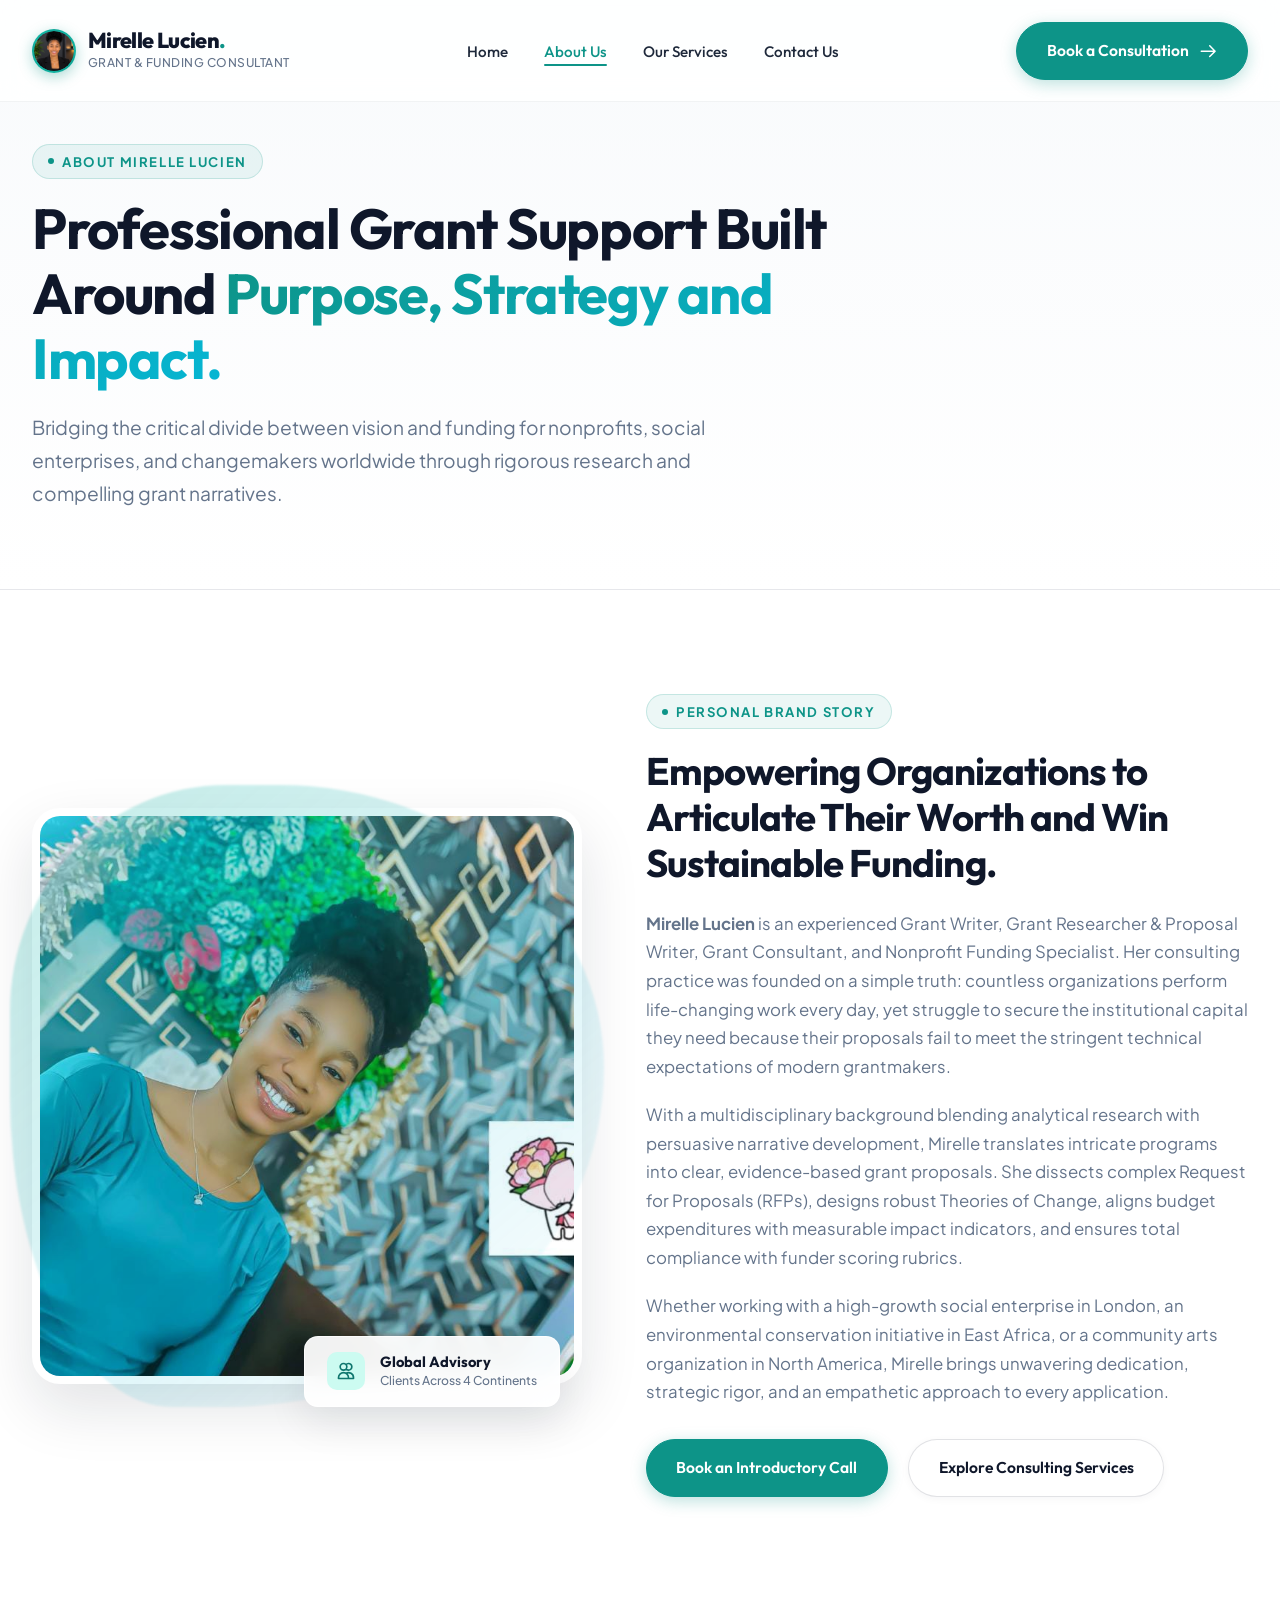
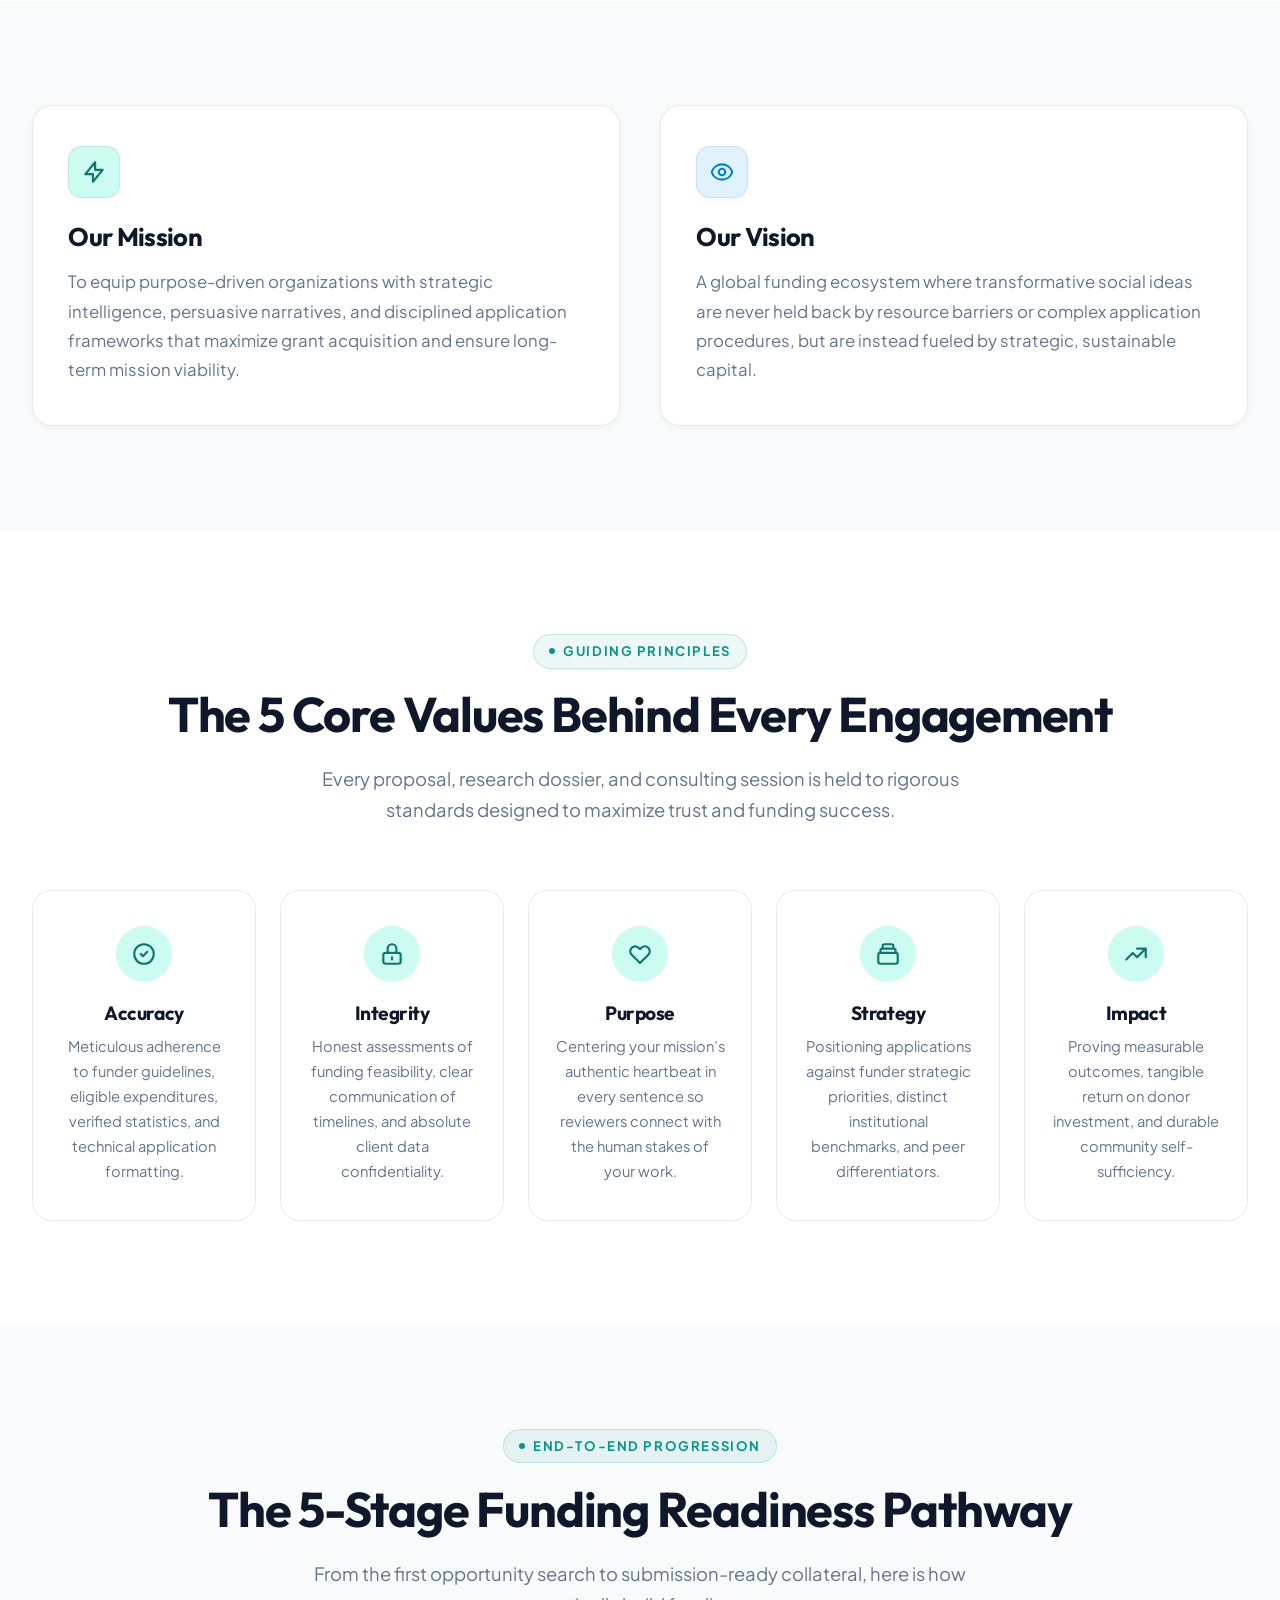
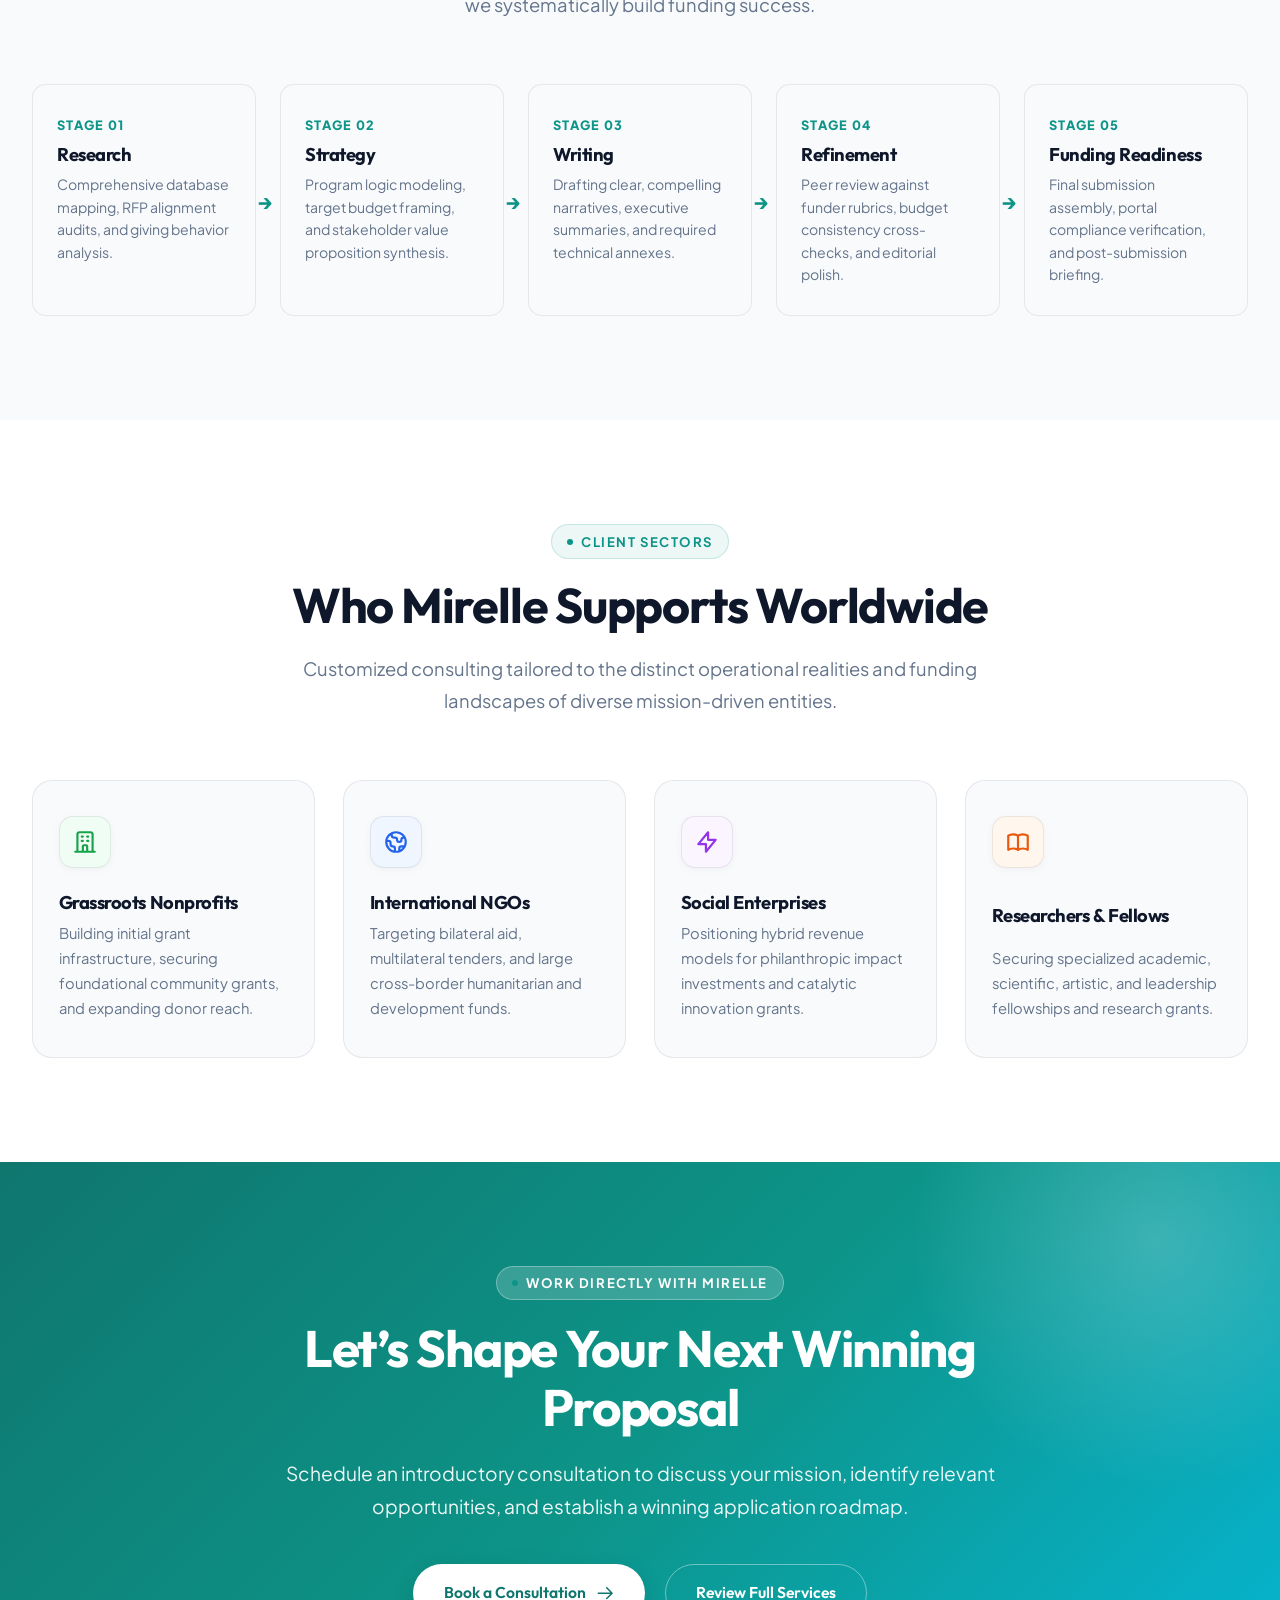
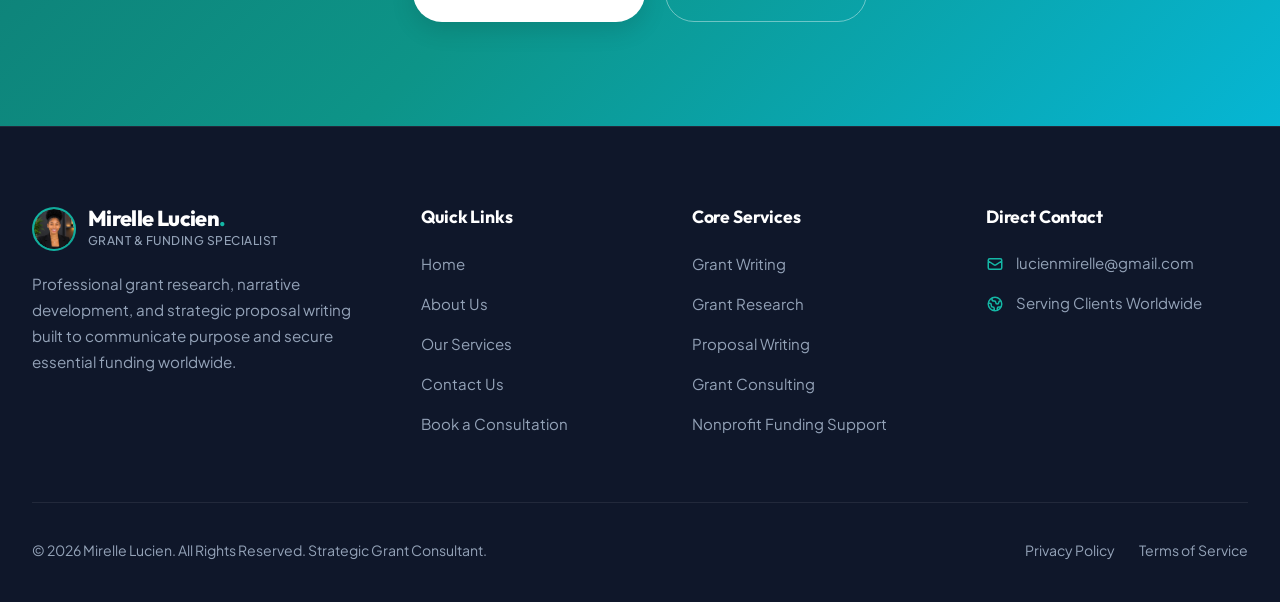
==== commit 5b127aa1: "Update brand logo and hero presentation with new high-res professional portrait" ====
--- a/about.html
+++ b/about.html
@@ -16,7 +16,9 @@
   <header class="site-header" id="siteHeader">
     <div class="container nav-container">
       <a href="index.html" class="brand-logo" aria-label="Mirelle Lucien Home">
-        <div class="logo-badge">M</div>
+        <div class="logo-badge">
+          <img src="assets/images/mirelle-logo.jpg" alt="Mirelle Lucien" class="logo-badge-img">
+        </div>
         <div class="brand-text-wrap">
           <span class="brand-name">Mirelle Lucien<span>.</span></span>
           <span class="brand-sub">Grant & Funding Consultant</span>
@@ -54,7 +56,9 @@
   <aside class="mobile-drawer" aria-label="Mobile Navigation">
     <div class="drawer-header" style="display: flex; justify-content: space-between; align-items: center;">
       <a href="index.html" class="brand-logo">
-        <div class="logo-badge">M</div>
+        <div class="logo-badge">
+          <img src="assets/images/mirelle-logo.jpg" alt="Mirelle Lucien" class="logo-badge-img">
+        </div>
         <div class="brand-text-wrap">
           <span class="brand-name">Mirelle Lucien<span>.</span></span>
           <span class="brand-sub">Grant Consultant</span>
@@ -418,7 +422,9 @@
       <div class="footer-grid">
         <div class="footer-col-brand">
           <a href="index.html" class="brand-logo" style="margin-bottom: 1.25rem;">
-            <div class="logo-badge" style="box-shadow: none;">M</div>
+            <div class="logo-badge" style="box-shadow: none;">
+              <img src="assets/images/mirelle-logo.jpg" alt="Mirelle Lucien" class="logo-badge-img">
+            </div>
             <div class="brand-text-wrap">
               <span class="brand-name" style="color: #FFFFFF;">Mirelle Lucien<span style="color: var(--primary-teal-light);">.</span></span>
               <span class="brand-sub" style="color: var(--text-subtle);">Grant & Funding Specialist</span>
--- a/styles.css
+++ b/styles.css
@@ -260,6 +260,46 @@
   background: var(--bg-surface);
   color: var(--primary-teal-deep);
   transform: translateY(-2px);
+}
+
+.btn-glow {
+  background: linear-gradient(135deg, #0D9488 0%, #06B6D4 100%);
+  border-color: rgba(45, 212, 191, 0.4);
+  box-shadow: 0 4px 20px rgba(13, 148, 136, 0.4), 0 0 25px rgba(6, 182, 212, 0.25);
+  color: #FFFFFF;
+}
+
+.btn-glow:hover {
+  background: linear-gradient(135deg, #0F766E 0%, #0891B2 100%);
+  border-color: #2DD4BF;
+  box-shadow: 0 8px 30px rgba(13, 148, 136, 0.55), 0 0 35px rgba(45, 212, 191, 0.45);
+  transform: translateY(-2px);
+  color: #FFFFFF;
+}
+
+.btn-glass {
+  background: rgba(11, 28, 42, 0.65);
+  backdrop-filter: blur(14px);
+  -webkit-backdrop-filter: blur(14px);
+  border-color: rgba(45, 212, 191, 0.35);
+  color: #FFFFFF;
+  box-shadow: 0 4px 16px rgba(0, 0, 0, 0.25);
+}
+
+.btn-glass:hover {
+  background: rgba(20, 184, 166, 0.2);
+  border-color: #2DD4BF;
+  color: #2DD4BF;
+  transform: translateY(-2px);
+  box-shadow: 0 8px 25px rgba(45, 212, 191, 0.3);
+}
+
+.btn-header-glow {
+  box-shadow: 0 0 20px rgba(20, 184, 166, 0.35);
+}
+
+.btn-header-glow:hover {
+  box-shadow: 0 0 28px rgba(45, 212, 191, 0.55);
 }
 
 .btn-icon {
@@ -296,6 +336,46 @@
   box-shadow: var(--shadow-md);
 }
 
+/* Dark Theme Header for Cinematic Dark Hero */
+.site-header.header-dark {
+  background: rgba(5, 12, 22, 0.82);
+  backdrop-filter: blur(16px);
+  -webkit-backdrop-filter: blur(16px);
+  border-bottom: 1px solid rgba(45, 212, 191, 0.14);
+}
+
+.site-header.header-dark.scrolled {
+  background: rgba(5, 12, 22, 0.96);
+  border-bottom: 1px solid rgba(45, 212, 191, 0.22);
+  box-shadow: 0 12px 35px rgba(0, 0, 0, 0.45);
+}
+
+.site-header.header-dark .brand-name {
+  color: #FFFFFF;
+}
+
+.site-header.header-dark .brand-sub {
+  color: #94A3B8;
+}
+
+.site-header.header-dark .nav-link {
+  color: #E2E8F0;
+}
+
+.site-header.header-dark .nav-link:hover,
+.site-header.header-dark .nav-link.active {
+  color: #2DD4BF;
+}
+
+.site-header.header-dark .nav-link::after {
+  background-color: #2DD4BF;
+  box-shadow: 0 0 10px rgba(45, 212, 191, 0.65);
+}
+
+.site-header.header-dark .mobile-nav-toggle .hamburger-bar {
+  background-color: #FFFFFF;
+}
+
 .nav-container {
   display: flex;
   align-items: center;
@@ -315,15 +395,34 @@
   display: flex;
   align-items: center;
   justify-content: center;
-  width: 42px;
-  height: 42px;
+  width: 44px;
+  height: 44px;
   border-radius: 50%;
   background: linear-gradient(135deg, #14B8A6 0%, #0D9488 100%);
   color: #FFFFFF;
   font-family: var(--font-heading);
   font-weight: 800;
   font-size: 1.25rem;
-  box-shadow: 0 4px 14px rgba(13, 148, 136, 0.3);
+  box-shadow: 0 4px 14px rgba(13, 148, 136, 0.35);
+  overflow: hidden;
+  border: 2px solid rgba(20, 184, 166, 0.5);
+  flex-shrink: 0;
+  transition: transform 0.3s cubic-bezier(0.16, 1, 0.3, 1), box-shadow 0.3s ease, border-color 0.3s ease;
+}
+
+.logo-badge-img {
+  width: 100%;
+  height: 100%;
+  object-fit: cover;
+  object-position: center 15%;
+  border-radius: 50%;
+  display: block;
+}
+
+.brand-logo:hover .logo-badge {
+  transform: scale(1.08);
+  box-shadow: 0 6px 20px rgba(20, 184, 166, 0.55);
+  border-color: #14B8A6;
 }
 
 .brand-text-wrap {
@@ -477,20 +576,20 @@
 }
 
 /* ==========================================================================
-   REVOLUTION-SLIDER-STYLE HERO SECTION (Visual Centerpiece)
+   REVOLUTION-SLIDER-STYLE CINEMATIC HERO SECTION (Visual Centerpiece)
    ========================================================================== */
 .hero-slider-section {
   position: relative;
   min-height: 100vh;
   padding-top: 6.5rem;
-  background: linear-gradient(175deg, #FFFFFF 0%, #F8FAFC 60%, #F1F5F9 100%);
+  background: radial-gradient(circle at 75% 28%, #0D2D3A 0%, #081D26 40%, #050C16 100%);
   display: flex;
   align-items: center;
   overflow: hidden;
 }
 
-/* Ambient Visual Backdrop & Particles */
-.hero-ambient-wrap {
+/* Atmospheric Ambient Lighting, Mesh Glows & Geometric Accents */
+.hero-canvas-wrap {
   position: absolute;
   top: 0;
   left: 0;
@@ -501,36 +600,134 @@
   z-index: 1;
 }
 
-.hero-gradient-blob-1 {
+.hero-glow {
   position: absolute;
-  top: 8%;
-  right: 5%;
-  width: 620px;
-  height: 620px;
-  background: radial-gradient(circle, rgba(20, 184, 166, 0.15) 0%, rgba(6, 182, 212, 0.05) 50%, rgba(255, 255, 255, 0) 75%);
   border-radius: 50%;
-  filter: blur(50px);
-  animation: pulseGlow 10s ease-in-out infinite alternate;
-}
-
-.hero-gradient-blob-2 {
+  pointer-events: none;
+  filter: blur(70px);
+  will-change: transform, opacity;
+}
+
+.hero-glow-1 {
+  top: 10%;
+  right: -5%;
+  width: 700px;
+  height: 700px;
+  background: radial-gradient(circle, rgba(13, 148, 136, 0.32) 0%, rgba(6, 182, 212, 0.12) 50%, transparent 72%);
+  animation: pulseGlow 11s ease-in-out infinite alternate;
+}
+
+.hero-glow-2 {
+  bottom: 0%;
+  left: -10%;
+  width: 580px;
+  height: 580px;
+  background: radial-gradient(circle, rgba(20, 184, 166, 0.22) 0%, rgba(15, 118, 110, 0.08) 55%, transparent 75%);
+  filter: blur(80px);
+  animation: pulseGlow 14s ease-in-out infinite alternate-reverse;
+}
+
+.hero-glow-3 {
+  top: 25%;
+  left: 40%;
+  width: 440px;
+  height: 440px;
+  background: radial-gradient(circle, rgba(45, 212, 191, 0.12) 0%, transparent 65%);
+  filter: blur(60px);
+}
+
+/* Subtle Technical Hairline Grid */
+.hero-grid-pattern {
   position: absolute;
-  bottom: 5%;
-  left: -5%;
-  width: 480px;
-  height: 480px;
-  background: radial-gradient(circle, rgba(13, 148, 136, 0.1) 0%, rgba(20, 184, 166, 0.02) 60%, transparent 80%);
-  border-radius: 50%;
-  filter: blur(60px);
+  top: 0;
+  left: 0;
+  width: 100%;
+  height: 100%;
+  background-image: 
+    linear-gradient(rgba(45, 212, 191, 0.035) 1px, transparent 1px),
+    linear-gradient(90deg, rgba(45, 212, 191, 0.035) 1px, transparent 1px);
+  background-size: 64px 64px;
+  mask-image: radial-gradient(circle at 60% 50%, black 30%, transparent 85%);
+  -webkit-mask-image: radial-gradient(circle at 60% 50%, black 30%, transparent 85%);
+  opacity: 0.85;
+}
+
+/* Flowing Diagonal Teal Light Streaks */
+.hero-light-streak {
+  position: absolute;
+  width: 250%;
+  height: 2px;
+  pointer-events: none;
+  opacity: 0.25;
+  transform-origin: center;
+}
+
+.hero-light-streak.streak-1 {
+  top: 20%;
+  left: -75%;
+  transform: rotate(-32deg);
+  background: linear-gradient(90deg, transparent 0%, rgba(45, 212, 191, 0.45) 50%, transparent 100%);
+  animation: streakGlide 18s ease-in-out infinite alternate;
+}
+
+.hero-light-streak.streak-2 {
+  top: 65%;
+  left: -50%;
+  transform: rotate(-32deg);
+  background: linear-gradient(90deg, transparent 0%, rgba(6, 182, 212, 0.35) 50%, transparent 100%);
+  animation: streakGlide 24s ease-in-out infinite alternate-reverse;
+}
+
+@keyframes streakGlide {
+  0% { transform: rotate(-32deg) translateY(-20px); opacity: 0.15; }
+  50% { transform: rotate(-32deg) translateY(20px); opacity: 0.45; }
+  100% { transform: rotate(-32deg) translateY(-10px); opacity: 0.2; }
+}
+
+/* Floating Technical Crosshairs & Corner Frame Accents */
+.tech-crosshair {
+  position: absolute;
+  font-family: 'Courier New', Courier, monospace;
+  font-size: 1.15rem;
+  font-weight: 700;
+  color: rgba(45, 212, 191, 0.3);
+  user-select: none;
+  transition: transform 0.4s ease-out;
+}
+
+.cross-1 { top: 18%; left: 8%; }
+.cross-2 { top: 78%; left: 45%; }
+.cross-3 { top: 22%; right: 12%; }
+
+.tech-corner-accent {
+  position: absolute;
+  width: 28px;
+  height: 28px;
+  border: 1.5px solid rgba(45, 212, 191, 0.2);
+  pointer-events: none;
+}
+
+.corner-tl {
+  top: 5rem;
+  left: 3rem;
+  border-right: none;
+  border-bottom: none;
+}
+
+.corner-br {
+  bottom: 5rem;
+  right: 3rem;
+  border-left: none;
+  border-top: none;
 }
 
 @keyframes pulseGlow {
-  0% { transform: scale(1) translate(0, 0); }
-  50% { transform: scale(1.08) translate(-15px, 20px); }
-  100% { transform: scale(0.96) translate(15px, -10px); }
-}
-
-/* Slide Container & Revolution Slider Viewport */
+  0% { transform: scale(1) translate(0, 0); opacity: 0.7; }
+  50% { transform: scale(1.1) translate(-20px, 20px); opacity: 0.95; }
+  100% { transform: scale(0.95) translate(15px, -15px); opacity: 0.75; }
+}
+
+/* Slide Container & Revolution Viewport */
 .slider-viewport {
   position: relative;
   width: 100%;
@@ -542,7 +739,7 @@
   display: none;
   opacity: 0;
   visibility: hidden;
-  transition: opacity 0.8s cubic-bezier(0.25, 1, 0.5, 1), visibility 0.8s ease;
+  transition: opacity 0.85s cubic-bezier(0.25, 1, 0.5, 1), visibility 0.85s ease;
   width: 100%;
 }
 
@@ -557,8 +754,8 @@
   grid-template-columns: 1.15fr 0.95fr;
   align-items: center;
   gap: 3.5rem;
-  padding: 3rem 0;
-  min-height: calc(88vh - 6.5rem);
+  padding: 3rem 0 4.5rem 0;
+  min-height: calc(90vh - 6.5rem);
 }
 
 /* Left Content Staggered Animations */
@@ -567,24 +764,143 @@
   z-index: 5;
 }
 
-.hero-slide.active .slide-eyebrow {
-  animation: revSlideUp 0.7s cubic-bezier(0.16, 1, 0.3, 1) 0.1s both;
-}
-
-.hero-slide.active .slide-title {
-  animation: revSlideUp 0.8s cubic-bezier(0.16, 1, 0.3, 1) 0.25s both;
+/* Professional Title Line Bar */
+.slide-pro-bar {
+  display: inline-flex;
+  align-items: center;
+  flex-wrap: wrap;
+  gap: 0.45rem 0.65rem;
+  font-size: 0.76rem;
+  font-weight: 700;
+  letter-spacing: 0.14em;
+  text-transform: uppercase;
+  color: #2DD4BF;
+  background: rgba(13, 148, 136, 0.15);
+  border: 1px solid rgba(45, 212, 191, 0.3);
+  padding: 0.5rem 1.15rem;
+  border-radius: var(--radius-full);
+  margin-bottom: 1.5rem;
+  backdrop-filter: blur(12px);
+  -webkit-backdrop-filter: blur(12px);
+  box-shadow: 0 4px 16px rgba(0, 0, 0, 0.2);
+}
+
+.pro-tag {
+  color: #2DD4BF;
+}
+
+.pro-sep {
+  color: rgba(45, 212, 191, 0.45);
+  font-size: 0.65rem;
+}
+
+/* Staggered Line-by-Line Headline */
+.slide-title {
+  font-size: clamp(2.7rem, 4.5vw, 4.3rem);
+  font-weight: 800;
+  color: #FFFFFF;
+  line-height: 1.12;
+  letter-spacing: -0.035em;
+  margin-bottom: 1.5rem;
+}
+
+.line-reveal-wrap {
+  display: block;
+  overflow: hidden;
+  line-height: 1.15;
+}
+
+.rev-line {
+  display: inline-block;
+  transform: translateY(115%);
+  opacity: 0;
+  transition: transform 0.85s cubic-bezier(0.16, 1, 0.3, 1), opacity 0.85s ease;
+  will-change: transform, opacity;
+}
+
+.hero-slide.active .rev-line.line-1 {
+  transform: translateY(0);
+  opacity: 1;
+  transition-delay: 0.12s;
+}
+
+.hero-slide.active .rev-line.line-2 {
+  transform: translateY(0);
+  opacity: 1;
+  transition-delay: 0.28s;
+}
+
+.hero-slide.active .rev-line.line-3 {
+  transform: translateY(0);
+  opacity: 1;
+  transition-delay: 0.44s;
+}
+
+.text-gradient-teal {
+  background: linear-gradient(135deg, #2DD4BF 0%, #38BDF8 60%, #FFFFFF 100%);
+  -webkit-background-clip: text;
+  -webkit-text-fill-color: transparent;
+  filter: drop-shadow(0 0 20px rgba(45, 212, 191, 0.35));
+}
+
+.text-white-dim {
+  color: #E2E8F0;
+  font-weight: 700;
+}
+
+.slide-desc {
+  font-size: 1.15rem;
+  color: #CBD5E1;
+  line-height: 1.78;
+  margin-bottom: 2.25rem;
+  max-width: 580px;
+  text-shadow: 0 2px 10px rgba(0, 0, 0, 0.4);
 }
 
 .hero-slide.active .slide-desc {
-  animation: revSlideUp 0.8s cubic-bezier(0.16, 1, 0.3, 1) 0.4s both;
+  animation: revSlideUp 0.85s cubic-bezier(0.16, 1, 0.3, 1) 0.6s both;
+}
+
+.slide-ctas {
+  display: flex;
+  align-items: center;
+  flex-wrap: wrap;
+  gap: 1.25rem;
+  margin-bottom: 2.5rem;
 }
 
 .hero-slide.active .slide-ctas {
-  animation: revSlideUp 0.8s cubic-bezier(0.16, 1, 0.3, 1) 0.55s both;
+  animation: revSlideUp 0.85s cubic-bezier(0.16, 1, 0.3, 1) 0.74s both;
+}
+
+.slide-micro-features {
+  display: flex;
+  align-items: center;
+  flex-wrap: wrap;
+  gap: 1.75rem;
+  padding-top: 1.5rem;
+  border-top: 1px solid rgba(255, 255, 255, 0.1);
 }
 
 .hero-slide.active .slide-micro-features {
-  animation: revSlideUp 0.8s cubic-bezier(0.16, 1, 0.3, 1) 0.7s both;
+  animation: revSlideUp 0.85s cubic-bezier(0.16, 1, 0.3, 1) 0.88s both;
+}
+
+.micro-item {
+  display: flex;
+  align-items: center;
+  gap: 0.65rem;
+  font-size: 0.88rem;
+  font-weight: 600;
+  color: #E2E8F0;
+}
+
+.micro-icon {
+  width: 18px;
+  height: 18px;
+  color: #2DD4BF;
+  flex-shrink: 0;
+  filter: drop-shadow(0 0 8px rgba(45, 212, 191, 0.4));
 }
 
 @keyframes revSlideUp {
@@ -598,81 +914,15 @@
   }
 }
 
-.slide-eyebrow {
-  display: inline-flex;
-  align-items: center;
-  gap: 0.5rem;
-  font-size: 0.85rem;
-  font-weight: 700;
-  letter-spacing: 0.14em;
-  text-transform: uppercase;
-  color: var(--primary-teal-dark);
-  background: var(--teal-subtle);
-  border: 1px solid var(--teal-border);
-  padding: 0.45rem 1.15rem;
-  border-radius: var(--radius-full);
-  margin-bottom: 1.5rem;
-}
-
-.slide-eyebrow-icon {
-  width: 14px;
-  height: 14px;
-  color: var(--primary-teal);
-}
-
-.slide-title {
-  font-size: clamp(2.6rem, 4.6vw, 4.2rem);
-  font-weight: 800;
-  color: var(--text-main);
-  line-height: 1.1;
-  letter-spacing: -0.035em;
-  margin-bottom: 1.5rem;
-}
-
-.slide-title .text-gradient {
-  background: linear-gradient(135deg, var(--primary-teal-dark) 0%, var(--primary-cyan) 100%);
-  -webkit-background-clip: text;
-  -webkit-text-fill-color: transparent;
-}
-
-.slide-desc {
-  font-size: 1.18rem;
-  color: var(--text-muted);
-  line-height: 1.75;
-  margin-bottom: 2.25rem;
-  max-width: 580px;
-}
-
-.slide-ctas {
-  display: flex;
-  align-items: center;
-  flex-wrap: wrap;
-  gap: 1.25rem;
-  margin-bottom: 2.5rem;
-}
-
-.slide-micro-features {
-  display: flex;
-  align-items: center;
-  gap: 2rem;
-  padding-top: 1.5rem;
-  border-top: 1px solid var(--border-subtle);
-}
-
-.micro-item {
-  display: flex;
-  align-items: center;
-  gap: 0.65rem;
-  font-size: 0.88rem;
-  font-weight: 600;
-  color: var(--text-charcoal);
-}
-
-.micro-icon {
-  width: 18px;
-  height: 18px;
-  color: var(--primary-teal);
-  flex-shrink: 0;
+@keyframes revFadeIn {
+  0% {
+    opacity: 0;
+    transform: scale(0.96);
+  }
+  100% {
+    opacity: 1;
+    transform: scale(1);
+  }
 }
 
 /* Right Visual Composition - Editorial Portrait & Floating Layers */
